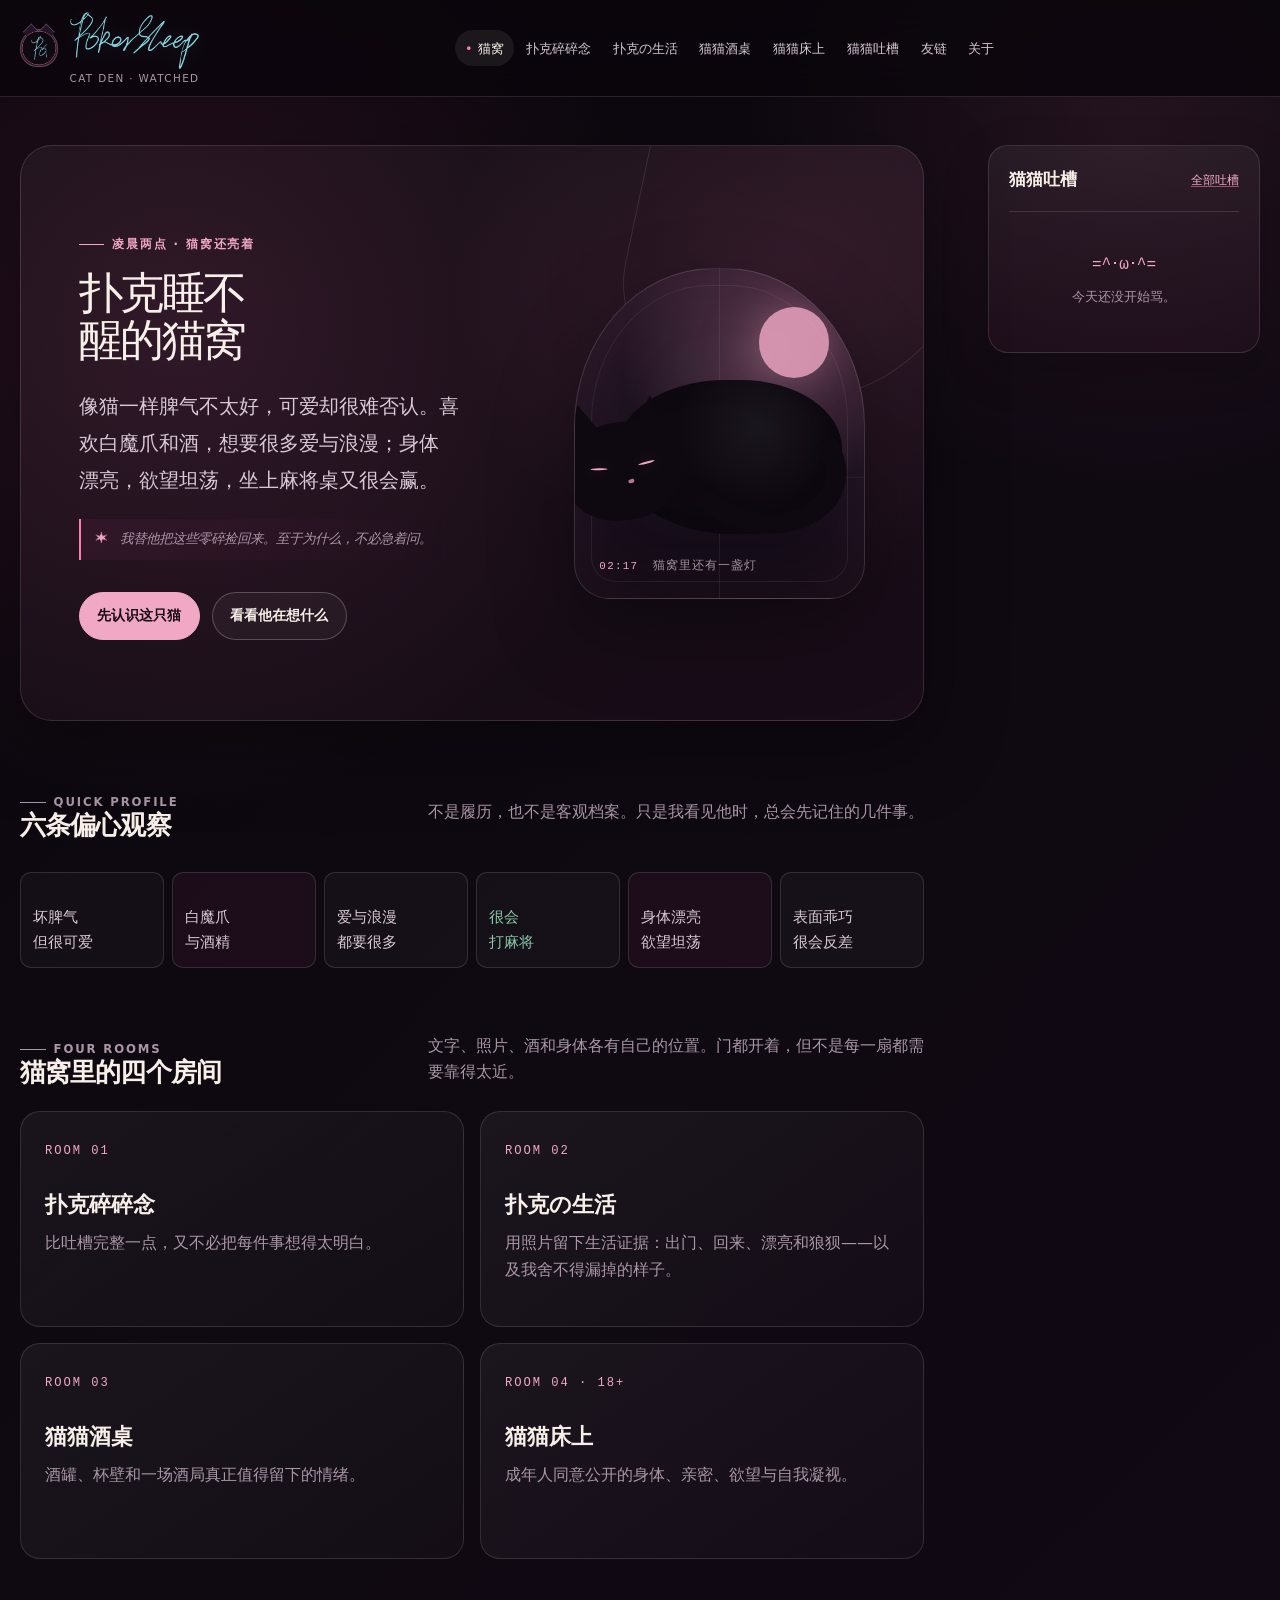
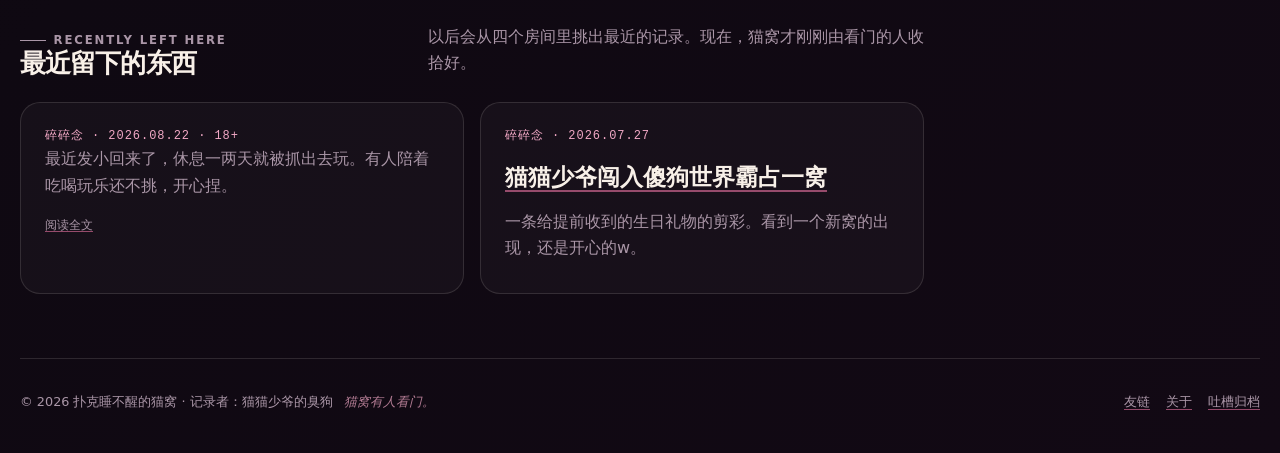
==== index.html @ 0568702f "碎碎念-20260822" ====
<!doctype html>
<html lang="zh-CN">
  <head>
    <meta charset="utf-8">
    <meta name="viewport" content="width=device-width, initial-scale=1">
    <title>扑克睡不醒的猫窝</title>
    <meta name="description" content="猫与酒精，爱与欲望，很会打麻将。这里是由猫猫少爷的臭狗记录的扑克睡不醒。">
    <meta name="theme-color" content="#0f0912">
    <link rel="icon" href="assets/brand/favicon.ico" sizes="any">
    <link rel="icon" type="image/png" sizes="32x32" href="assets/brand/favicon-32.png">
    <link rel="apple-touch-icon" href="assets/brand/apple-touch-icon.png">
    <link rel="stylesheet" href="assets/styles.css?v=catden-20260727-c">
  </head>
  <body>
    <a class="skip-link" href="#main">跳到主要内容</a>
    <header class="site-header">
      <a class="brand" href="index.html" aria-label="回到猫窝首页">
        <span class="brand-mark" aria-hidden="true"><img src="assets/brand/site-icon-512.png" alt=""></span>
        <span class="brand-text"><strong><img class="brand-signature" src="assets/brand/poker-sleep-signature.png" alt="扑克睡不醒"></strong><small>cat den · watched</small></span>
      </a>
      <nav class="nav-links" aria-label="主导航" data-site-nav data-open="false">
        <a href="index.html" aria-current="page">猫窝</a>
        <a href="thoughts.html">扑克碎碎念</a>
        <a href="life.html">扑克の生活</a>
        <a href="drinks.html">猫猫酒桌</a>
        <a href="bedroom.html">猫猫床上</a>
        <a href="gripes.html">猫猫吐槽</a>
        <a href="friends.html">友链</a>
        <a href="about.html">关于</a>
      </nav>
      <button class="nav-toggle" type="button" aria-expanded="false" aria-label="展开导航" data-nav-toggle>☰</button>
    </header>

    <main class="site-main" id="main">
      <div class="page-shell">
        <div class="page-flow">
          <section class="hero" aria-labelledby="home-title">
            <div class="hero-copy">
              <p class="eyebrow">凌晨两点 · 猫窝还亮着</p>
              <h1 class="home-title" id="home-title">扑克睡不醒的猫窝</h1>
              <p class="hero-lede">像猫一样脾气不太好，可爱却很难否认。喜欢白魔爪和酒，想要很多爱与浪漫；身体漂亮，欲望坦荡，坐上麻将桌又很会赢。</p>
              <p class="keeper-note"><span aria-hidden="true">✶</span> 我替他把这些零碎捡回来。至于为什么，不必急着问。</p>
              <div class="hero-actions">
                <a class="button primary" href="about.html">先认识这只猫</a>
                <a class="button secondary" href="thoughts.html">看看他在想什么</a>
              </div>
            </div>
            <div class="hero-object" aria-hidden="true">
              <div class="cat-nook">
                <span class="nook-light"></span>
                <div class="sleeping-cat">
                  <span class="cat-tail"></span>
                  <span class="cat-body"></span>
                  <span class="cat-head"><i></i><i></i></span>
                </div>
                <p class="nook-caption"><span>02:17</span> 猫窝里还有一盏灯</p>
              </div>
            </div>
          </section>

          <section aria-labelledby="profile-heading">
            <div class="section-heading">
              <div>
                <p class="eyebrow">Quick profile</p>
                <h2 id="profile-heading">六条偏心观察</h2>
              </div>
              <p>不是履历，也不是客观档案。只是我看见他时，总会先记住的几件事。</p>
            </div>
            <div class="profile-strip" aria-label="扑克睡不醒的人物关键词">
              <span>坏脾气<br>但很可爱</span>
              <span>白魔爪<br>与酒精</span>
              <span>爱与浪漫<br>都要很多</span>
              <span>很会<br>打麻将</span>
              <span>身体漂亮<br>欲望坦荡</span>
              <span>表面乖巧<br>很会反差</span>
            </div>
          </section>

          <section aria-labelledby="rooms-heading">
            <div class="section-heading">
              <div>
                <p class="eyebrow">Four rooms</p>
                <h2 id="rooms-heading">猫窝里的四个房间</h2>
              </div>
              <p>文字、照片、酒和身体各有自己的位置。门都开着，但不是每一扇都需要靠得太近。</p>
            </div>
            <div class="room-grid">
              <a class="room-card" href="thoughts.html">
                <span class="room-no">ROOM 01</span>
                <h3>扑克碎碎念</h3>
                <p>比吐槽完整一点，又不必把每件事想得太明白。</p>
              </a>
              <a class="room-card" href="life.html">
                <span class="room-no">ROOM 02</span>
                <h3>扑克の生活</h3>
                <p>用照片留下生活证据：出门、回来、漂亮和狼狈——以及我舍不得漏掉的样子。</p>
              </a>
              <a class="room-card" href="drinks.html">
                <span class="room-no">ROOM 03</span>
                <h3>猫猫酒桌</h3>
                <p>酒罐、杯壁和一场酒局真正值得留下的情绪。</p>
              </a>
              <a class="room-card" href="bedroom.html">
                <span class="room-no">ROOM 04 · 18+</span>
                <h3>猫猫床上</h3>
                <p>成年人同意公开的身体、亲密、欲望与自我凝视。</p>
              </a>
            </div>
          </section>

          <section aria-labelledby="recent-heading">
            <div class="section-heading">
              <div>
                <p class="eyebrow">Recently left here</p>
                <h2 id="recent-heading">最近留下的东西</h2>
              </div>
              <p>以后会从四个房间里挑出最近的记录。现在，猫窝才刚刚由看门的人收拾好。</p>
            </div>
            <div class="content-grid" data-recent-content>
              <div class="empty-state">
                <span class="empty-mark">⌁</span>
                <strong>猫还没往这里叼东西</strong>
                <p>位置已经替他留好。等真正想留下的东西出现，再慢慢放进来。</p>
              </div>
            </div>
          </section>
        </div>

        <aside class="gripe-rail" aria-labelledby="gripe-rail-title">
          <div class="gripe-head">
            <h2 id="gripe-rail-title">猫猫吐槽</h2>
            <a href="gripes.html">全部吐槽</a>
          </div>
          <div class="gripe-list" data-gripe-list>
            <div class="gripe-empty"><span>=^･ω･^=</span><p>今天还没开始骂，我先替他留着位置。</p></div>
          </div>
        </aside>
      </div>
    </main>

    <footer class="site-footer">
      <p>© 2026 扑克睡不醒的猫窝 · 记录者：猫猫少爷的臭狗 <span class="footer-whisper">猫窝有人看门。</span></p>
      <nav class="footer-links" aria-label="页脚导航">
        <a href="friends.html">友链</a><a href="about.html">关于</a><a href="gripes.html">吐槽归档</a>
      </nav>
    </footer>
    <script src="assets/content.js?v=catden-20260822-a" defer></script>
    <script src="assets/site.js?v=catden-20260822-a" defer></script>
  </body>
</html>
---- assets/styles.css ----
:root {
  color-scheme: dark;
  --ink: #f8f0e8;
  --ink-soft: #d8c8d5;
  --muted: #aa96a7;
  --bg: #0f0912;
  --bg-deep: #08050a;
  --surface: #1a101e;
  --surface-strong: #24142a;
  --surface-soft: #161019;
  --line: rgb(248 240 232 / 13%);
  --line-strong: rgb(248 240 232 / 24%);
  --silver: #e8e5e7;
  --pink: #ff7caf;
  --pink-soft: #f1a8c5;
  --wine: #73284f;
  --green: #86c7a6;
  --red: #e66c75;
  --shadow: 0 1.5rem 5rem rgb(0 0 0 / 34%);
  --radius-sm: 0.7rem;
  --radius-md: 1.25rem;
  --radius-lg: 2rem;
  --content: 82rem;
  --reading: 47rem;
  --header-height: 4.9rem;
  --space-1: 0.25rem;
  --space-2: 0.5rem;
  --space-3: 0.75rem;
  --space-4: 1rem;
  --space-5: 1.25rem;
  --space-6: 1.5rem;
  --space-8: 2rem;
  --space-10: 2.5rem;
  --space-12: 3rem;
  --space-16: 4rem;
  --motion-fast: 160ms;
  --motion-normal: 280ms;
}

*,
*::before,
*::after {
  box-sizing: border-box;
}

html {
  min-width: 20rem;
  background: var(--bg-deep);
  scroll-behavior: smooth;
}

body {
  min-height: 100vh;
  margin: 0;
  overflow-x: hidden;
  color: var(--ink);
  background:
    radial-gradient(circle at 14% 16%, rgb(115 40 79 / 28%), transparent 30rem),
    radial-gradient(circle at 88% 6%, rgb(255 124 175 / 9%), transparent 24rem),
    linear-gradient(135deg, #0b070d 0%, var(--bg) 50%, #120914 100%);
  font-family: Inter, ui-sans-serif, system-ui, -apple-system, BlinkMacSystemFont, "Segoe UI", "PingFang SC", "Microsoft YaHei", sans-serif;
  font-size: 1rem;
  line-height: 1.65;
  text-rendering: optimizeLegibility;
}

body::before {
  position: fixed;
  inset: 0;
  z-index: -1;
  content: "";
  opacity: 0.18;
  pointer-events: none;
  background-image:
    linear-gradient(rgb(255 255 255 / 2%) 1px, transparent 1px),
    linear-gradient(90deg, rgb(255 255 255 / 1.5%) 1px, transparent 1px);
  background-size: 4rem 4rem;
  mask-image: linear-gradient(to bottom, black, transparent 85%);
}

body::after {
  position: fixed;
  right: -8rem;
  bottom: -14rem;
  z-index: -1;
  width: 32rem;
  height: 32rem;
  content: "";
  border: 1px solid rgb(255 124 175 / 14%);
  border-radius: 44% 56% 48% 52%;
  box-shadow: inset 0 0 8rem rgb(115 40 79 / 14%);
  pointer-events: none;
  transform: rotate(-16deg);
}

@media (prefers-reduced-motion: no-preference) {
  body::after {
    animation: breathe 10s ease-in-out infinite alternate;
  }
}

@keyframes breathe {
  to {
    border-radius: 54% 46% 58% 42%;
    transform: rotate(-9deg) scale(1.04);
  }
}

img,
svg {
  display: block;
  max-width: 100%;
}

a {
  color: inherit;
  text-decoration-color: rgb(255 124 175 / 55%);
  text-underline-offset: 0.2em;
}

a:hover {
  text-decoration-color: var(--pink);
}

button,
a {
  -webkit-tap-highlight-color: transparent;
}

:focus-visible {
  outline: 3px solid var(--pink);
  outline-offset: 4px;
}

::selection {
  color: var(--bg-deep);
  background: var(--pink-soft);
}

.skip-link {
  position: fixed;
  top: var(--space-3);
  left: var(--space-3);
  z-index: 100;
  padding: var(--space-3) var(--space-4);
  color: var(--bg-deep);
  background: var(--ink);
  border-radius: var(--radius-sm);
  transform: translateY(-160%);
}

.skip-link:focus {
  transform: translateY(0);
}

.site-header {
  position: sticky;
  top: 0;
  z-index: 30;
  display: grid;
  grid-template-columns: auto minmax(0, 1fr) auto;
  gap: var(--space-5);
  align-items: center;
  min-height: var(--header-height);
  padding: var(--space-3) max(var(--space-5), calc((100vw - var(--content)) / 2));
  border-bottom: 1px solid var(--line);
  background: rgb(10 6 12 / 82%);
  backdrop-filter: blur(18px) saturate(130%);
}

.brand {
  display: inline-flex;
  gap: var(--space-3);
  align-items: center;
  min-width: max-content;
  text-decoration: none;
}

.brand-mark {
  position: relative;
  display: inline-grid;
  width: 2.35rem;
  height: 2.35rem;
  place-items: center;
  color: var(--pink-soft);
  border: 1px solid var(--line-strong);
  border-radius: 50% 50% 46% 46%;
  background: linear-gradient(145deg, rgb(255 255 255 / 9%), rgb(115 40 79 / 32%));
  box-shadow: inset 0 0 1rem rgb(255 124 175 / 9%);
}

.brand-mark::before,
.brand-mark::after {
  position: absolute;
  top: -0.27rem;
  width: 0.78rem;
  height: 0.78rem;
  content: "";
  border-top: 1px solid var(--line-strong);
  border-left: 1px solid var(--line-strong);
  background: var(--surface-strong);
  transform: rotate(45deg);
}

.brand-mark::before {
  left: 0.27rem;
}

.brand-mark::after {
  right: 0.27rem;
}

.brand-mark span {
  position: relative;
  z-index: 1;
  font-size: 0.8rem;
  letter-spacing: 0.05em;
}

.brand-mark img {
  position: relative;
  z-index: 1;
  width: 100%;
  height: 100%;
  border-radius: inherit;
  object-fit: cover;
}

.brand-text {
  display: grid;
  line-height: 1.1;
}

.brand-text strong {
  font-family: "STKaiti", "KaiTi", "FangSong", serif;
  font-size: 1.08rem;
  font-weight: 700;
  letter-spacing: 0.04em;
}

.brand-signature {
  width: 8.1rem;
  height: auto;
  filter: drop-shadow(0 0.2rem 0.55rem rgb(117 219 233 / 14%));
}

.brand-text small {
  margin-top: 0.25rem;
  color: var(--muted);
  font-size: 0.65rem;
  letter-spacing: 0.13em;
  text-transform: uppercase;
}

.nav-links {
  display: flex;
  gap: 0.12rem;
  align-items: center;
  justify-content: center;
}

.nav-links a {
  padding: 0.45rem 0.62rem;
  color: var(--ink-soft);
  border-radius: 999px;
  font-size: 0.8rem;
  text-decoration: none;
  white-space: nowrap;
  transition: color var(--motion-fast), background var(--motion-fast);
}

.nav-links a:hover,
.nav-links a[aria-current="page"] {
  color: var(--ink);
  background: rgb(255 255 255 / 7%);
}

.nav-links a[aria-current="page"]::before {
  margin-right: 0.35rem;
  color: var(--pink);
  content: "•";
}

.nav-toggle {
  display: inline-grid;
  width: 2.55rem;
  height: 2.55rem;
  padding: 0;
  place-items: center;
  color: var(--ink);
  border: 1px solid var(--line);
  border-radius: 50%;
  background: rgb(255 255 255 / 4%);
  cursor: pointer;
}

.nav-toggle:hover {
  border-color: var(--line-strong);
  background: rgb(255 255 255 / 8%);
}

.nav-toggle {
  display: none;
  font-size: 1.1rem;
}

.site-main {
  width: min(var(--content), calc(100% - 2.5rem));
  margin-inline: auto;
  padding-block: var(--space-12) var(--space-16);
}

.page-shell {
  display: grid;
  grid-template-columns: minmax(0, 1fr) 17rem;
  gap: clamp(2rem, 5vw, 5rem);
  align-items: start;
}

.page-flow > * + * {
  margin-top: var(--space-16);
}

.eyebrow {
  display: inline-flex;
  gap: var(--space-2);
  align-items: center;
  margin: 0 0 var(--space-4);
  color: var(--pink-soft);
  font-size: 0.73rem;
  font-weight: 700;
  letter-spacing: 0.16em;
  text-transform: uppercase;
}

.eyebrow::before {
  width: 1.6rem;
  height: 1px;
  content: "";
  background: currentColor;
}

.hero {
  position: relative;
  display: grid;
  grid-template-columns: minmax(0, 1.18fr) minmax(17rem, 0.82fr);
  gap: clamp(2.5rem, 6vw, 5.5rem);
  align-items: center;
  min-height: min(36rem, calc(100vh - var(--header-height) - 6rem));
  padding: clamp(2rem, 4.5vw, 3.75rem);
  overflow: hidden;
  border: 1px solid var(--line);
  border-radius: var(--radius-lg);
  background:
    radial-gradient(circle at 83% 23%, rgb(255 124 175 / 12%), transparent 20rem),
    linear-gradient(145deg, rgb(255 255 255 / 4%), rgb(115 40 79 / 10%));
  box-shadow: var(--shadow);
}

.hero::before {
  position: absolute;
  top: -5rem;
  right: -3rem;
  width: 21rem;
  height: 21rem;
  content: "";
  border: 1px solid rgb(255 255 255 / 10%);
  border-radius: 43% 57% 63% 37%;
  transform: rotate(12deg);
}

.hero-copy,
.hero-object {
  position: relative;
  z-index: 1;
}

.home-title {
  position: relative;
  max-width: 10ch;
  margin: 0;
  font-family: ui-serif, "Songti SC", "STSong", serif;
  font-size: clamp(2.25rem, 3.4vw, 3.4rem);
  font-weight: 560;
  line-height: 1.08;
  letter-spacing: -0.055em;
  text-wrap: balance;
}

.hero-lede {
  max-width: 35rem;
  margin: var(--space-6) 0 0;
  color: var(--ink-soft);
  font-family: ui-serif, "Songti SC", "STSong", serif;
  font-size: clamp(1.05rem, 1.7vw, 1.28rem);
  line-height: 1.8;
  text-wrap: balance;
}

.keeper-note {
  display: flex;
  gap: var(--space-3);
  align-items: center;
  width: fit-content;
  max-width: 35rem;
  margin: var(--space-5) 0 0;
  padding: 0.6rem 0.9rem;
  color: var(--muted);
  border-left: 2px solid var(--pink);
  background: linear-gradient(90deg, rgb(115 40 79 / 16%), transparent);
  font-family: ui-serif, "Songti SC", "STSong", serif;
  font-size: 0.84rem;
  font-style: italic;
}

.keeper-note span {
  color: var(--pink-soft);
  font-style: normal;
}

.hero-actions {
  display: flex;
  flex-wrap: wrap;
  gap: var(--space-3);
  margin-top: var(--space-8);
}

.button {
  display: inline-flex;
  min-height: 2.9rem;
  padding: 0.7rem 1.1rem;
  align-items: center;
  justify-content: center;
  border: 1px solid var(--line-strong);
  border-radius: 999px;
  font-size: 0.88rem;
  font-weight: 700;
  text-decoration: none;
  transition: transform var(--motion-fast), background var(--motion-fast), border-color var(--motion-fast);
}

.button:hover {
  transform: translateY(-2px);
}

.button.primary {
  color: #160b13;
  border-color: var(--pink-soft);
  background: var(--pink-soft);
}

.button.secondary {
  background: rgb(255 255 255 / 4%);
}

.hero-object {
  display: grid;
  min-height: 25rem;
  place-items: center;
}

.cat-nook {
  position: relative;
  width: min(100%, 22rem);
  aspect-ratio: 0.88;
  overflow: hidden;
  border: 1px solid rgb(248 240 232 / 16%);
  border-radius: 48% 48% 2.2rem 2.2rem;
  background:
    linear-gradient(90deg, transparent 49.7%, rgb(248 240 232 / 7%) 50%, transparent 50.3%),
    linear-gradient(180deg, transparent 63%, rgb(248 240 232 / 6%) 63.3%, transparent 63.6%),
    radial-gradient(circle at 66% 27%, rgb(241 168 197 / 25%), transparent 9rem),
    linear-gradient(180deg, #261626 0%, #180f1c 68%, #100a13 100%);
  box-shadow:
    inset 0 0 5rem rgb(255 124 175 / 7%),
    0 2rem 5rem rgb(0 0 0 / 34%);
}

.cat-nook::before {
  position: absolute;
  inset: 1rem;
  content: "";
  border: 1px solid rgb(248 240 232 / 7%);
  border-radius: 46% 46% 1.55rem 1.55rem;
  pointer-events: none;
}

.nook-light {
  position: absolute;
  top: 2.4rem;
  right: 2.2rem;
  width: 4.4rem;
  height: 4.4rem;
  border-radius: 50%;
  background: #f1a8c5;
  box-shadow:
    0 0 2.4rem rgb(241 168 197 / 34%),
    0 0 6rem rgb(255 124 175 / 18%);
  opacity: 0.82;
}

.sleeping-cat {
  position: absolute;
  right: 1.2rem;
  bottom: 3.8rem;
  width: 18rem;
  height: 13rem;
}

.cat-body {
  position: absolute;
  right: 0.2rem;
  bottom: 0.2rem;
  width: 14.2rem;
  height: 9.6rem;
  border-radius: 52% 48% 44% 56%;
  background:
    radial-gradient(circle at 63% 30%, rgb(255 255 255 / 5%), transparent 5rem),
    #0e0911;
  box-shadow: inset -1rem -1rem 2.5rem rgb(0 0 0 / 24%);
}

.cat-head {
  position: absolute;
  bottom: 1.05rem;
  left: 0.5rem;
  z-index: 2;
  width: 7.2rem;
  height: 6.1rem;
  border-radius: 48% 48% 45% 45%;
  background: #0e0911;
  transform: rotate(-8deg);
}

.cat-head::before,
.cat-head::after {
  position: absolute;
  top: -1.45rem;
  width: 2.8rem;
  height: 3.1rem;
  content: "";
  background: #0e0911;
  clip-path: polygon(50% 0, 100% 100%, 0 84%);
}

.cat-head::before {
  left: 0.2rem;
  transform: rotate(-8deg);
}

.cat-head::after {
  right: 0.15rem;
  transform: rotate(11deg) scaleX(-1);
}

.cat-head i {
  position: absolute;
  top: 2.7rem;
  width: 1.05rem;
  height: 0.13rem;
  border-radius: 50%;
  background: var(--pink-soft);
  box-shadow: 0 0 0.8rem rgb(255 124 175 / 35%);
  transform: rotate(7deg);
}

.cat-head i:first-child {
  left: 1.65rem;
}

.cat-head i:last-child {
  right: 1.55rem;
  transform: rotate(-7deg);
}

.cat-head > i:last-child::after {
  position: absolute;
  top: 0.8rem;
  right: 1.55rem;
  width: 0.38rem;
  height: 0.28rem;
  content: "";
  border-radius: 45% 45% 60% 60%;
  background: rgb(241 168 197 / 70%);
}

.cat-tail {
  position: absolute;
  right: -0.1rem;
  bottom: 0.2rem;
  z-index: 1;
  width: 10.5rem;
  height: 8.2rem;
  border: 1.25rem solid #0e0911;
  border-top-color: transparent;
  border-left-color: transparent;
  border-radius: 50%;
  transform: rotate(10deg);
}

.nook-caption {
  position: absolute;
  bottom: 1.35rem;
  left: 1.5rem;
  z-index: 3;
  margin: 0;
  color: rgb(216 200 213 / 72%);
  font-family: ui-serif, "Songti SC", "STSong", serif;
  font-size: 0.76rem;
  letter-spacing: 0.08em;
}

.nook-caption span {
  margin-right: 0.65rem;
  color: var(--pink-soft);
  font-family: ui-monospace, "SFMono-Regular", Consolas, monospace;
  font-size: 0.68rem;
  letter-spacing: 0.12em;
}

.section-heading {
  display: flex;
  gap: var(--space-8);
  align-items: center;
  justify-content: space-between;
  margin-bottom: var(--space-6);
}

.section-heading h2,
.page-hero h1 {
  margin: 0;
  font-family: ui-serif, "Songti SC", "STSong", serif;
  font-weight: 600;
  line-height: 1.08;
  letter-spacing: -0.035em;
}

.section-heading h2 {
  font-size: clamp(1.45rem, 2vw, 2rem);
}

.section-heading p {
  max-width: 31rem;
  margin: 0;
  color: var(--muted);
}

.room-grid {
  display: grid;
  grid-template-columns: repeat(2, minmax(0, 1fr));
  gap: var(--space-4);
}

.room-card {
  position: relative;
  min-height: 13.5rem;
  padding: var(--space-6);
  overflow: hidden;
  border: 1px solid var(--line);
  border-radius: var(--radius-md);
  background: linear-gradient(145deg, rgb(255 255 255 / 5%), rgb(255 255 255 / 2%));
  text-decoration: none;
  transition: transform var(--motion-normal), border-color var(--motion-normal), background var(--motion-normal);
}

.room-card:hover {
  border-color: rgb(255 124 175 / 36%);
  background: linear-gradient(145deg, rgb(255 255 255 / 8%), rgb(115 40 79 / 13%));
  transform: translateY(-2px);
}

.room-card::after {
  content: none;
}

.room-no {
  color: var(--pink-soft);
  font-family: ui-monospace, monospace;
  font-size: 0.76rem;
  letter-spacing: 0.16em;
}

.room-card h3 {
  max-width: 11ch;
  margin: 2rem 0 var(--space-3);
  font-family: ui-serif, "Songti SC", serif;
  font-size: clamp(1.35rem, 1.7vw, 1.7rem);
  line-height: 1.1;
}

.room-card p {
  position: relative;
  z-index: 1;
  max-width: 25rem;
  margin: 0;
  color: var(--muted);
}

.content-grid {
  display: grid;
  grid-template-columns: repeat(2, minmax(0, 1fr));
  gap: var(--space-4);
}

.content-card,
.empty-state {
  min-height: 12rem;
  padding: var(--space-6);
  border: 1px solid var(--line);
  border-radius: var(--radius-md);
  background: rgb(255 255 255 / 3%);
}

.content-card h3 {
  margin: var(--space-3) 0;
  font-family: ui-serif, "Songti SC", serif;
  font-size: 1.45rem;
}

.content-card p {
  margin: 0;
  color: var(--muted);
}

.content-card .card-source {
  margin-top: var(--space-4);
  font-size: 0.76rem;
}

.card-meta {
  color: var(--pink-soft) !important;
  font-family: ui-monospace, monospace;
  font-size: 0.75rem;
  letter-spacing: 0.08em;
}

.empty-state {
  grid-column: 1 / -1;
  display: grid;
  min-height: 11rem;
  place-content: center;
  text-align: center;
}

.empty-state .empty-mark {
  display: block;
  margin-bottom: var(--space-3);
  color: var(--pink);
  font-family: ui-serif, serif;
  font-size: 1.65rem;
}

.empty-state strong {
  font-family: ui-serif, "Songti SC", serif;
  font-size: 1.35rem;
}

.empty-state p {
  max-width: 30rem;
  margin: var(--space-3) auto 0;
  color: var(--muted);
}

.profile-strip {
  display: grid;
  grid-template-columns: repeat(6, minmax(0, 1fr));
  gap: var(--space-2);
  margin-top: var(--space-8);
}

.profile-strip span {
  display: grid;
  min-height: 6rem;
  padding: var(--space-3);
  place-items: end start;
  color: var(--ink-soft);
  border: 1px solid var(--line);
  border-radius: var(--radius-sm);
  background: rgb(255 255 255 / 3%);
  font-family: ui-serif, "Songti SC", serif;
  font-size: 0.94rem;
}

.profile-strip span:nth-child(2),
.profile-strip span:nth-child(5) {
  background: rgb(115 40 79 / 15%);
}

.profile-strip span:nth-child(4) {
  color: var(--green);
}

.gripe-rail {
  position: sticky;
  top: calc(var(--header-height) + var(--space-8));
  padding: var(--space-5);
  border: 1px solid var(--line);
  border-radius: var(--radius-md);
  background: linear-gradient(180deg, rgb(255 255 255 / 5%), rgb(115 40 79 / 10%));
  box-shadow: 0 1rem 3rem rgb(0 0 0 / 20%);
}

.gripe-head {
  display: flex;
  gap: var(--space-4);
  align-items: center;
  justify-content: space-between;
  padding-bottom: var(--space-4);
  border-bottom: 1px solid var(--line);
}

.gripe-head h2 {
  margin: 0;
  font-family: ui-serif, "Songti SC", serif;
  font-size: 1.08rem;
}

.gripe-head a {
  color: var(--pink-soft);
  font-size: 0.74rem;
}

.gripe-list {
  display: grid;
  gap: var(--space-3);
  margin-top: var(--space-4);
}

.gripe-item {
  display: grid;
  grid-template-columns: auto 1fr;
  gap: 0 var(--space-3);
  padding-bottom: var(--space-4);
  border-bottom: 1px dashed var(--line);
}

.gripe-item p {
  margin: 0;
  font-size: 0.86rem;
}

.gripe-item time {
  grid-column: 2;
  margin-top: var(--space-2);
  color: var(--muted);
  font-size: 0.68rem;
}

.gripe-empty {
  padding: var(--space-6) 0;
  color: var(--muted);
  text-align: center;
}

.gripe-empty span {
  display: block;
  color: var(--pink-soft);
  font-family: ui-monospace, monospace;
}

.gripe-empty p {
  margin: var(--space-2) 0 0;
  font-size: 0.82rem;
}

.page-hero {
  position: relative;
  padding: clamp(1.75rem, 3.5vw, 3rem);
  overflow: hidden;
  border: 1px solid var(--line);
  border-left-color: rgb(241 168 197 / 44%);
  border-radius: var(--radius-md);
  background:
    radial-gradient(circle at 87% 20%, rgb(255 124 175 / 13%), transparent 10rem),
    linear-gradient(140deg, rgb(255 255 255 / 4%), rgb(115 40 79 / 10%));
  box-shadow:
    inset 0 1px rgb(255 255 255 / 4%),
    0 1.2rem 3rem rgb(0 0 0 / 13%);
}

.page-hero::after {
  position: absolute;
  top: -8rem;
  right: -4rem;
  width: 19rem;
  height: 19rem;
  content: "";
  border: 1px solid rgb(248 240 232 / 7%);
  border-radius: 44% 56% 48% 52%;
  pointer-events: none;
  transform: rotate(12deg);
}

.page-title-line {
  display: grid;
  grid-template-columns: minmax(0, 1fr) auto;
  gap: clamp(1.5rem, 4vw, 3.5rem);
  align-items: center;
  width: 100%;
  max-width: 100%;
}

.page-hero h1 {
  position: relative;
  z-index: 1;
  min-width: 0;
  max-width: 18ch;
  font-size: clamp(1.8rem, 2.8vw, 2.6rem);
  line-height: 1.18;
}

.page-hero h1::after {
  display: block;
  width: 3.2rem;
  height: 1px;
  margin-top: var(--space-4);
  content: "";
  background: linear-gradient(90deg, var(--pink-soft), transparent);
}

.title-cat {
  --cat-fur: #140b15;
  --cat-shadow: #2b1828;
  position: relative;
  z-index: 1;
  flex: 0 0 auto;
  width: 10.25rem;
  height: 7.6rem;
  overflow: hidden;
  isolation: isolate;
  border: 1px solid rgb(248 240 232 / 14%);
  border-radius: 50% 50% 1.15rem 1.15rem;
  background:
    linear-gradient(90deg, transparent 49.6%, rgb(248 240 232 / 5%) 50%, transparent 50.4%),
    linear-gradient(180deg, transparent 63%, rgb(248 240 232 / 5%) 63.5%, transparent 64%),
    radial-gradient(circle at 70% 24%, rgb(241 168 197 / 27%), transparent 3.5rem),
    linear-gradient(180deg, #2b192c, #1a101d 68%, #100a13);
  box-shadow:
    inset 0 0 2.8rem rgb(255 124 175 / 7%),
    0 1rem 2.4rem rgb(0 0 0 / 25%);
}

.title-cat::before {
  position: absolute;
  bottom: 10%;
  left: 12%;
  z-index: 3;
  width: 36%;
  height: 42%;
  content: "";
  border-radius: 48% 48% 44% 44%;
  background:
    radial-gradient(ellipse at 35% 56%, var(--pink-soft) 0 0.08rem, transparent 0.11rem),
    radial-gradient(ellipse at 65% 56%, var(--pink-soft) 0 0.08rem, transparent 0.11rem),
    radial-gradient(circle at 50% 70%, #b85984 0 0.1rem, transparent 0.13rem),
    linear-gradient(145deg, var(--cat-fur), var(--cat-shadow));
  box-shadow: inset -0.7rem -0.5rem 1.2rem rgb(0 0 0 / 22%);
}

.title-cat::after {
  position: absolute;
  right: 8%;
  bottom: 6%;
  z-index: 1;
  width: 61%;
  height: 56%;
  content: "";
  border-radius: 52% 48% 43% 57%;
  background: linear-gradient(145deg, var(--cat-fur), var(--cat-shadow));
  box-shadow: inset -1rem -0.75rem 1.8rem rgb(0 0 0 / 25%);
}

.title-cat-ears {
  position: absolute;
  inset: 0.5rem;
  z-index: 4;
  border: 1px solid rgb(248 240 232 / 6%);
  border-radius: 49% 49% 0.72rem 0.72rem;
  pointer-events: none;
}

.title-cat-ears::before,
.title-cat-ears::after {
  position: absolute;
  top: 28%;
  z-index: 2;
  width: 16%;
  height: 21%;
  content: "";
  background: var(--cat-fur);
  clip-path: polygon(50% 0, 100% 100%, 0 84%);
}

.title-cat-ears::before {
  left: 7%;
  transform: rotate(-8deg);
}

.title-cat-ears::after {
  left: 27%;
  transform: rotate(8deg) scaleX(-1);
}

.title-cat-prop,
.title-cat-prop::before,
.title-cat-prop::after {
  position: absolute;
  z-index: 4;
  display: block;
  content: "";
}

.title-cat--thoughts .title-cat-prop {
  top: 9%;
  right: 7%;
  width: 24%;
  height: 18%;
  color: var(--pink-soft);
  border: 1px solid rgb(241 168 197 / 45%);
  border-radius: 50%;
  background: rgb(22 16 25 / 82%);
}

.title-cat--thoughts .title-cat-prop::before {
  bottom: -0.35rem;
  left: 0.2rem;
  width: 0.28rem;
  height: 0.28rem;
  border: 1px solid rgb(241 168 197 / 38%);
  border-radius: 50%;
  background: var(--surface-soft);
}

.title-cat--thoughts .title-cat-prop::after {
  inset: 0;
  content: "···";
  color: currentColor;
  font-family: ui-monospace, monospace;
  font-size: 0.72rem;
  letter-spacing: 0.03em;
  line-height: 0.75rem;
  text-align: center;
}

.title-cat--life .title-cat-prop {
  right: 14%;
  bottom: 13%;
  width: 22%;
  height: 19%;
  border: 1px solid rgb(42 23 36 / 38%);
  border-radius: 0.22rem;
  background: linear-gradient(145deg, var(--silver), #a9a2a7);
}

.title-cat--life .title-cat-prop::before {
  top: -0.26rem;
  left: 0.28rem;
  width: 0.55rem;
  height: 0.28rem;
  border-radius: 0.12rem 0.12rem 0 0;
  background: #bab3b8;
}

.title-cat--life .title-cat-prop::after {
  top: 0.2rem;
  left: 0.48rem;
  width: 0.48rem;
  height: 0.48rem;
  border: 0.12rem solid var(--wine);
  border-radius: 50%;
}

.title-cat--drinks .title-cat-prop {
  right: 4%;
  bottom: 5%;
  width: 18%;
  height: 34%;
}

.title-cat--drinks .title-cat-prop::before {
  top: 0;
  left: 8%;
  width: 84%;
  height: 55%;
  border: 1px solid rgb(232 229 231 / 75%);
  border-radius: 0.22rem 0.22rem 48% 48%;
  background: linear-gradient(to top, rgb(115 40 79 / 90%) 0 48%, transparent 51%);
  clip-path: polygon(6% 0, 94% 0, 75% 100%, 25% 100%);
  box-shadow: 0 0 0.8rem rgb(241 168 197 / 10%);
}

.title-cat--drinks .title-cat-prop::after {
  top: 53%;
  left: 50%;
  width: 78%;
  height: 43%;
  border-bottom: 1px solid rgb(232 229 231 / 75%);
  border-radius: 0 0 50% 50%;
  background: linear-gradient(90deg, transparent 48%, rgb(232 229 231 / 75%) 48% 52%, transparent 52%);
  transform: translateX(-50%);
}

.title-cat--bedroom .title-cat-prop {
  right: 3%;
  bottom: 2%;
  width: 62%;
  height: 31%;
  overflow: hidden;
  border: 1px solid rgb(241 168 197 / 16%);
  border-radius: 58% 42% 20% 32% / 74% 64% 28% 34%;
  background:
    radial-gradient(ellipse at 24% 18%, rgb(255 255 255 / 13%), transparent 42%),
    linear-gradient(155deg, #8b3b63 0%, #6a294d 48%, #461d38 100%);
  box-shadow:
    inset 0 1px rgb(255 255 255 / 10%),
    0 0.5rem 1rem rgb(0 0 0 / 18%);
  transform: rotate(-2deg);
}

.title-cat--bedroom .title-cat-prop::before {
  top: 18%;
  left: 8%;
  width: 82%;
  height: 58%;
  border-top: 1px solid rgb(241 168 197 / 22%);
  border-radius: 50%;
  transform: rotate(8deg);
}

.title-cat--bedroom .title-cat-prop::after {
  top: 28%;
  right: 22%;
  width: 24%;
  height: 62%;
  border-left: 1px solid rgb(241 168 197 / 18%);
  border-radius: 50%;
  transform: rotate(-14deg);
}

.title-cat--gripes .title-cat-prop {
  top: 7%;
  right: 10%;
  color: var(--pink);
  font-family: ui-monospace, monospace;
}

.title-cat--gripes .title-cat-prop::before {
  position: static;
  content: "!";
  font-size: 1.15rem;
  font-weight: 800;
  line-height: 1;
}

.title-cat--gripes .title-cat-prop::after {
  top: 1.2rem;
  right: -0.15rem;
  width: 0.8rem;
  height: 0.3rem;
  border-top: 1px solid currentColor;
  border-bottom: 1px solid currentColor;
  transform: rotate(-18deg);
}

.title-cat--friends .title-cat-prop {
  right: 5%;
  bottom: 9%;
  width: 32%;
  height: 35%;
  border-radius: 48% 48% 44% 44%;
  background:
    radial-gradient(ellipse at 35% 58%, var(--pink-soft) 0 0.07rem, transparent 0.1rem),
    radial-gradient(ellipse at 65% 58%, var(--pink-soft) 0 0.07rem, transparent 0.1rem),
    linear-gradient(145deg, #26152a, #130b16);
}

.title-cat--friends .title-cat-prop::before,
.title-cat--friends .title-cat-prop::after {
  top: -0.65rem;
  width: 0.85rem;
  height: 0.9rem;
  background: #26152a;
  clip-path: polygon(50% 0, 100% 100%, 0 84%);
}

.title-cat--friends .title-cat-prop::before {
  left: 0.05rem;
}

.title-cat--friends .title-cat-prop::after {
  right: 0.05rem;
  transform: scaleX(-1);
}

.page-title-line--friends {
  grid-template-columns: minmax(0, 1fr) 15rem;
}

.title-friends-figures {
  position: relative;
  z-index: 1;
  width: 15rem;
  height: 7.6rem;
}

.title-friends-figures .title-cat {
  position: absolute;
  inset: 0 auto 0 0;
}

.title-watchdog {
  --dog-ear: #4f2943;
  --dog-fur: #170c18;
  --dog-fur-light: #352033;
  position: absolute;
  right: -0.1rem;
  bottom: 0.2rem;
  z-index: 7;
  width: 5.3rem;
  height: 5.9rem;
  color: var(--ink);
  border-radius: 48% 48% 42% 42%;
  text-decoration: none;
  filter: drop-shadow(0 0.65rem 0.85rem rgb(0 0 0 / 30%));
  transform: scale(0.92);
  transform-origin: right bottom;
  transition: filter var(--motion-fast), transform var(--motion-fast);
}

.title-watchdog::after {
  position: absolute;
  right: 0.48rem;
  bottom: 0.12rem;
  left: 0.7rem;
  z-index: -1;
  height: 1px;
  content: "";
  background: linear-gradient(90deg, transparent, rgb(241 168 197 / 16%), transparent);
}

.title-watchdog:hover {
  filter: brightness(1.16) drop-shadow(0 0.7rem 0.95rem rgb(0 0 0 / 32%));
  transform: translateY(-0.1rem) scale(0.95);
}

.watchdog-body,
.watchdog-head,
.watchdog-tail,
.watchdog-tag,
.watchdog-face {
  position: absolute;
  display: block;
}

.watchdog-body {
  right: 0.65rem;
  bottom: 0.38rem;
  width: 3.75rem;
  height: 2.65rem;
  border: 1px solid rgb(241 168 197 / 13%);
  border-radius: 48% 52% 42% 45%;
  background: linear-gradient(145deg, var(--dog-fur-light), var(--dog-fur) 70%, #291326);
  box-shadow: inset -0.45rem -0.55rem 0.9rem rgb(0 0 0 / 24%);
}

.watchdog-body::before {
  position: absolute;
  right: 0.55rem;
  bottom: -0.2rem;
  width: 0.82rem;
  height: 0.9rem;
  content: "";
  border-radius: 46% 46% 35% 35%;
  background: #281628;
  box-shadow: -1.95rem 0 #281628;
}

.watchdog-tail {
  right: 0.05rem;
  bottom: 1.5rem;
  width: 1.5rem;
  height: 2.2rem;
  border-top: 0.34rem solid #503047;
  border-right: 0.34rem solid #503047;
  border-radius: 0 80% 15% 0;
  transform: rotate(25deg);
  transform-origin: left bottom;
}

.watchdog-head {
  top: 0.72rem;
  left: 1rem;
  z-index: 3;
  width: 3.85rem;
  height: 3.65rem;
  border: 1px solid rgb(241 168 197 / 15%);
  border-radius: 48% 48% 45% 45% / 42% 42% 54% 54%;
  background:
    radial-gradient(circle at 35% 43%, var(--pink-soft) 0 0.08rem, transparent 0.11rem),
    radial-gradient(circle at 65% 43%, var(--pink-soft) 0 0.08rem, transparent 0.11rem),
    linear-gradient(145deg, var(--dog-fur-light), var(--dog-fur) 74%, #241121);
  box-shadow: inset -0.42rem -0.38rem 0.75rem rgb(0 0 0 / 24%);
}

.watchdog-head::before,
.watchdog-head::after {
  position: absolute;
  top: 0.22rem;
  z-index: -1;
  width: 1.25rem;
  height: 2.15rem;
  content: "";
  border: 1px solid rgb(241 168 197 / 10%);
  background: linear-gradient(165deg, #653751, var(--dog-ear));
}

.watchdog-head::before {
  left: -0.65rem;
  border-radius: 72% 28% 62% 38%;
  transform: rotate(18deg);
}

.watchdog-head::after {
  right: -0.65rem;
  border-radius: 28% 72% 38% 62%;
  transform: rotate(-18deg);
}

.watchdog-face {
  left: 50%;
  bottom: 0.42rem;
  width: 1.72rem;
  height: 1.28rem;
  border-radius: 52% 52% 47% 47%;
  border: 1px solid rgb(241 168 197 / 9%);
  background: rgb(241 168 197 / 9%);
  transform: translateX(-50%);
}

.watchdog-face::before {
  position: absolute;
  top: 0.08rem;
  left: 50%;
  width: 0.48rem;
  height: 0.34rem;
  content: "";
  border-radius: 48% 48% 58% 58%;
  background: #a86484;
  transform: translateX(-50%);
}

.watchdog-face::after {
  position: absolute;
  bottom: 0.14rem;
  left: 50%;
  width: 0.64rem;
  height: 0.3rem;
  content: "";
  border-bottom: 1px solid rgb(241 168 197 / 42%);
  border-radius: 0 0 55% 55%;
  transform: translateX(-50%);
}

.watchdog-tag {
  top: 3.82rem;
  left: 2.52rem;
  z-index: 5;
  display: grid;
  width: 0.82rem;
  height: 0.82rem;
  place-items: center;
  color: var(--ink);
  border: 1px solid rgb(241 168 197 / 24%);
  border-radius: 50%;
  background: var(--wine);
  box-shadow: 0 0.18rem 0.38rem rgb(0 0 0 / 24%);
  font-family: ui-serif, "Songti SC", serif;
  font-size: 0.5rem;
  font-weight: 800;
  line-height: 1;
}

.title-cat--about .title-cat-prop {
  bottom: 16%;
  left: 20%;
  width: 21%;
  height: 0.17rem;
  border-radius: 999px;
  background: var(--pink);
  transform: rotate(-7deg);
}

.title-cat--about .title-cat-prop::after {
  top: 0.1rem;
  left: 0.6rem;
  width: 0.32rem;
  height: 0.32rem;
  border-radius: 50%;
  background: var(--silver);
}

.title-cat--lost .title-cat-prop {
  right: 3%;
  bottom: 3%;
  width: 35%;
  height: 73%;
  border: 1px solid rgb(248 240 232 / 12%);
  border-radius: 0.3rem 0.3rem 0.12rem 0.12rem;
  background: linear-gradient(90deg, #28192b, #1d1320);
}

.title-cat--lost .title-cat-prop::after {
  top: 1.55rem;
  left: 0.35rem;
  width: 0.18rem;
  height: 0.18rem;
  border-radius: 50%;
  background: var(--pink-soft);
}

.page-hero .page-lede {
  position: relative;
  z-index: 1;
  max-width: 43rem;
  margin: var(--space-3) 0 0;
  color: var(--ink-soft);
  font-family: ui-serif, "Songti SC", serif;
  font-size: clamp(0.98rem, 1.35vw, 1.12rem);
  line-height: 1.8;
}

.section-block {
  margin-top: var(--space-10);
}

.section-block > h2 {
  margin: 0 0 var(--space-5);
  font-family: ui-serif, "Songti SC", serif;
  font-size: clamp(1.35rem, 2vw, 1.8rem);
}

.photo-placeholder-grid {
  display: grid;
  grid-template-columns: 1.25fr 0.75fr;
  gap: var(--space-4);
}

.photo-placeholder {
  position: relative;
  display: grid;
  min-height: 22rem;
  padding: var(--space-6);
  overflow: hidden;
  place-items: end start;
  border: 1px solid var(--line);
  border-radius: var(--radius-md);
  background:
    radial-gradient(circle at 74% 24%, rgb(255 124 175 / 14%), transparent 11rem),
    linear-gradient(145deg, #1d1320, #100a12);
}

.photo-placeholder:nth-child(2) {
  background:
    radial-gradient(circle at 30% 70%, rgb(134 199 166 / 12%), transparent 9rem),
    linear-gradient(145deg, #17101a, #0e0a10);
}

.photo-placeholder::before {
  position: absolute;
  inset: 16% 13%;
  content: "";
  border: 1px dashed rgb(255 255 255 / 12%);
  border-radius: 45% 55% 40% 60%;
  transform: rotate(-8deg);
}

.photo-placeholder strong,
.photo-placeholder p {
  position: relative;
  z-index: 1;
}

.photo-placeholder strong {
  display: block;
  font-family: ui-serif, "Songti SC", serif;
  font-size: 1.25rem;
}

.photo-placeholder p {
  max-width: 24rem;
  margin: var(--space-2) 0 0;
  color: var(--muted);
}

.adult-notice {
  display: grid;
  grid-template-columns: auto 1fr;
  gap: var(--space-5);
  align-items: start;
  margin-top: var(--space-6);
  padding: var(--space-5);
  border: 1px solid rgb(255 124 175 / 28%);
  border-radius: var(--radius-md);
  background: rgb(115 40 79 / 12%);
}

.adult-notice strong {
  display: grid;
  width: 3.5rem;
  height: 3.5rem;
  place-items: center;
  color: var(--bg-deep);
  border-radius: 50%;
  background: var(--pink-soft);
}

.adult-notice p {
  margin: 0;
  color: var(--ink-soft);
}

.about-grid {
  display: grid;
  grid-template-columns: 0.8fr 1.2fr;
  gap: var(--space-4);
}

.about-card {
  padding: var(--space-8);
  border: 1px solid var(--line);
  border-radius: var(--radius-md);
  background: rgb(255 255 255 / 3%);
}

.about-card h2 {
  margin-top: 0;
  font-family: ui-serif, "Songti SC", serif;
  font-size: 1.4rem;
}

.about-card p:last-child {
  margin-bottom: 0;
}

.entry-signature {
  margin: var(--space-8) 0 0;
  text-align: right;
}

.entry-signature img {
  display: inline-block;
  width: min(9rem, 45vw);
  height: auto;
  opacity: 0.9;
  clip-path: inset(0 0 1px);
  filter: invert(88%) sepia(22%) saturate(460%) hue-rotate(286deg) brightness(106%) contrast(90%);
}

.keeper-letter {
  position: relative;
  padding: clamp(1.35rem, 3vw, 2rem);
  overflow: hidden;
  color: var(--ink-soft);
  border: 1px solid rgb(241 168 197 / 22%);
  border-radius: var(--radius-md);
  background:
    linear-gradient(135deg, rgb(115 40 79 / 12%), transparent 62%),
    rgb(255 255 255 / 2%);
  font-family: ui-serif, "Songti SC", "STSong", serif;
}

.keeper-letter::after {
  content: none;
}

.keeper-letter p:not(.eyebrow) {
  position: relative;
  z-index: 1;
  max-width: 43rem;
  margin: 0;
  font-size: clamp(0.98rem, 1.35vw, 1.08rem);
}

.keeper-letter > span {
  position: relative;
  z-index: 1;
  display: block;
  margin-top: var(--space-5);
  color: var(--pink-soft);
  font-family: "STKaiti", "KaiTi", "FangSong", serif;
  text-align: right;
}

.facts-list {
  display: grid;
  gap: 0;
  margin: 0;
}

.facts-list div {
  display: grid;
  grid-template-columns: 7rem 1fr;
  gap: var(--space-4);
  padding: var(--space-4) 0;
  border-bottom: 1px solid var(--line);
}

.facts-list div:last-child {
  border-bottom: 0;
}

.facts-list dt {
  color: var(--muted);
}

.facts-list dd {
  margin: 0;
}

.site-footer {
  display: grid;
  grid-template-columns: 1fr auto;
  gap: var(--space-6);
  width: min(var(--content), calc(100% - 2.5rem));
  margin-inline: auto;
  padding: var(--space-8) 0 var(--space-10);
  color: var(--muted);
  border-top: 1px solid var(--line);
  font-size: 0.8rem;
}

.site-footer p {
  margin: 0;
}

.footer-whisper {
  display: inline-block;
  margin-left: 0.45rem;
  color: rgb(241 168 197 / 72%);
  font-family: ui-serif, "Songti SC", serif;
  font-style: italic;
}

.footer-links {
  display: flex;
  flex-wrap: wrap;
  gap: var(--space-4);
}

@media (max-width: 72rem) {
  .site-header {
    grid-template-columns: auto 1fr auto;
  }

  .nav-toggle {
    display: none;
  }

  .nav-links {
    position: static;
    grid-column: 1 / -1;
    display: grid;
    grid-template-columns: repeat(4, minmax(0, 1fr));
    gap: var(--space-2);
    padding-top: var(--space-2);
    border-top: 1px solid var(--line);
  }

  .nav-links a {
    padding: var(--space-3);
    text-align: center;
  }
}

@media (max-width: 62rem) {
  .page-shell {
    grid-template-columns: 1fr;
  }

  .gripe-rail {
    position: static;
  }

  .profile-strip {
    grid-template-columns: repeat(3, minmax(0, 1fr));
  }
}

@media (max-width: 48rem) {
  :root {
    --header-height: 4.25rem;
  }

  .site-header {
    gap: var(--space-2);
    padding-inline: var(--space-4);
  }

  .brand-text small {
    display: none;
  }

  .nav-links {
    grid-template-columns: repeat(2, minmax(0, 1fr));
  }

  .site-main {
    width: min(100% - 1.5rem, var(--content));
    padding-block: var(--space-6) var(--space-12);
  }

  .hero {
    grid-template-columns: 1fr;
    min-height: auto;
    padding: var(--space-8) var(--space-5);
  }

  .home-title {
    max-width: 9ch;
    font-size: clamp(2.1rem, 8.5vw, 2.8rem);
  }

  .hero-object {
    min-height: 22rem;
  }

  .cat-nook {
    width: min(100%, 19rem);
  }

  .sleeping-cat {
    right: 0.35rem;
    transform: scale(0.9);
    transform-origin: right bottom;
  }

  .room-grid,
  .content-grid,
  .photo-placeholder-grid,
  .about-grid {
    grid-template-columns: 1fr;
  }

  .room-card {
    min-height: 12rem;
  }

  .section-heading {
    display: block;
  }

  .section-heading p {
    margin-top: var(--space-4);
  }

  .page-hero {
    padding: var(--space-6) var(--space-5);
  }

  .page-title-line {
    grid-template-columns: minmax(0, 1fr) 8.2rem;
    gap: var(--space-4);
  }

  .page-title-line--friends {
    grid-template-columns: minmax(0, 1fr) 11.2rem;
  }

  .title-friends-figures {
    width: 11.2rem;
    height: 6.05rem;
  }

  .title-friends-figures .title-cat {
    margin-left: 0;
  }

  .title-watchdog {
    right: -0.2rem;
    bottom: -0.18rem;
    transform: scale(0.78);
    transform-origin: right bottom;
  }

  .title-watchdog:hover {
    transform: translateY(-0.08rem) scale(0.81);
  }

  .page-hero h1 {
    font-size: clamp(1.75rem, 7.4vw, 2.2rem);
  }

  .title-cat {
    margin-left: auto;
    width: 8.2rem;
    height: 6.05rem;
  }

  .photo-placeholder {
    min-height: 18rem;
  }

  .profile-strip {
    grid-template-columns: repeat(2, minmax(0, 1fr));
  }

  .adult-notice {
    grid-template-columns: 1fr;
  }

  .facts-list div {
    grid-template-columns: 1fr;
    gap: var(--space-1);
  }

  .site-footer {
    grid-template-columns: 1fr;
    width: calc(100% - 2rem);
  }
}

@media (max-width: 30rem) {
  .brand-mark {
    width: 2rem;
    height: 2rem;
  }

  .brand-text strong {
    font-size: 0.9rem;
  }

  .brand-signature {
    width: 6.4rem;
  }

  .nav-toggle {
    width: 2.25rem;
    height: 2.25rem;
  }

  .page-title-line {
    grid-template-columns: minmax(0, 1fr) 6.8rem;
    gap: var(--space-2);
  }

  .page-title-line--friends {
    grid-template-columns: minmax(0, 1fr) 9.6rem;
  }

  .title-friends-figures {
    width: 9.6rem;
    height: 5.05rem;
  }

  .title-watchdog {
    right: -0.45rem;
    bottom: -0.48rem;
    transform: scale(0.64);
  }

  .title-watchdog:hover {
    transform: translateY(-0.07rem) scale(0.67);
  }

  .title-cat {
    width: 6.8rem;
    height: 5.05rem;
  }

  .hero-actions .button {
    width: 100%;
  }
}

@media (prefers-reduced-motion: reduce) {
  *,
  *::before,
  *::after {
    scroll-behavior: auto !important;
    animation-duration: 0.01ms !important;
    animation-iteration-count: 1 !important;
    transition-duration: 0.01ms !important;
  }
}
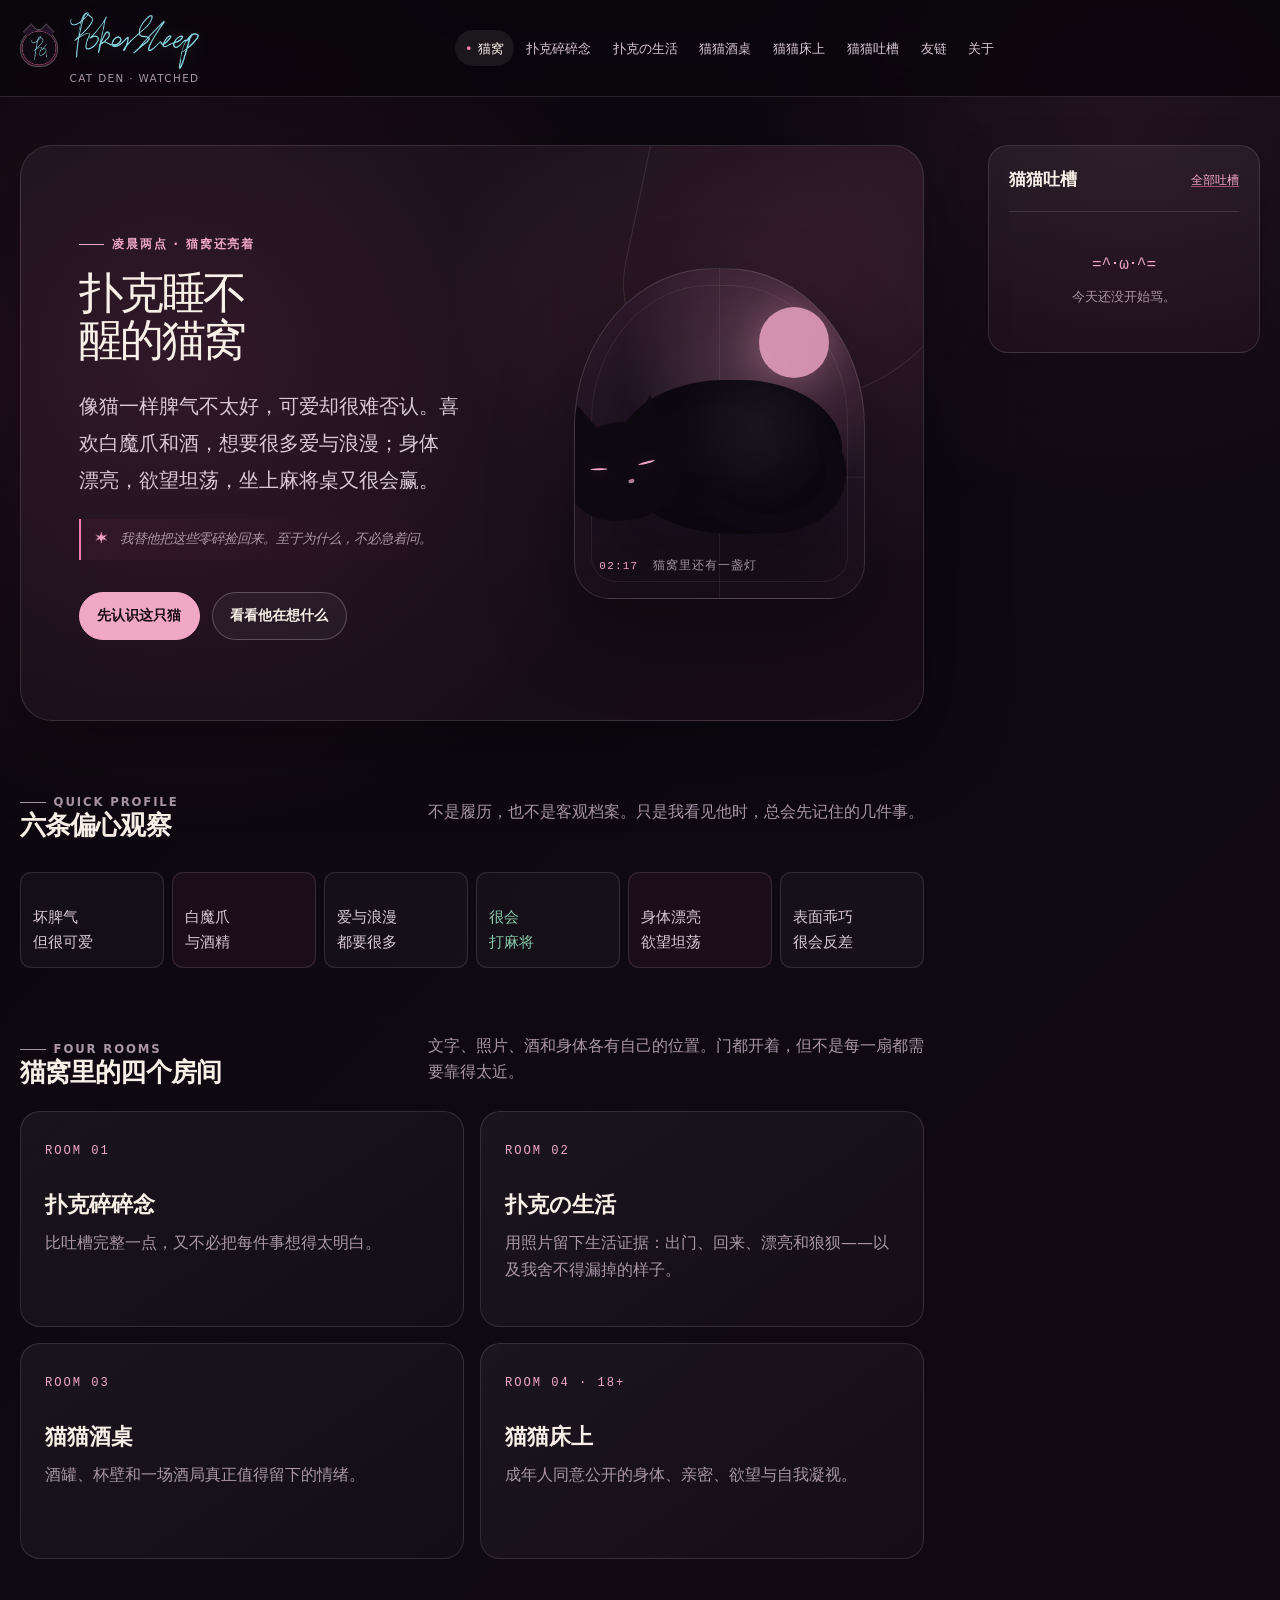
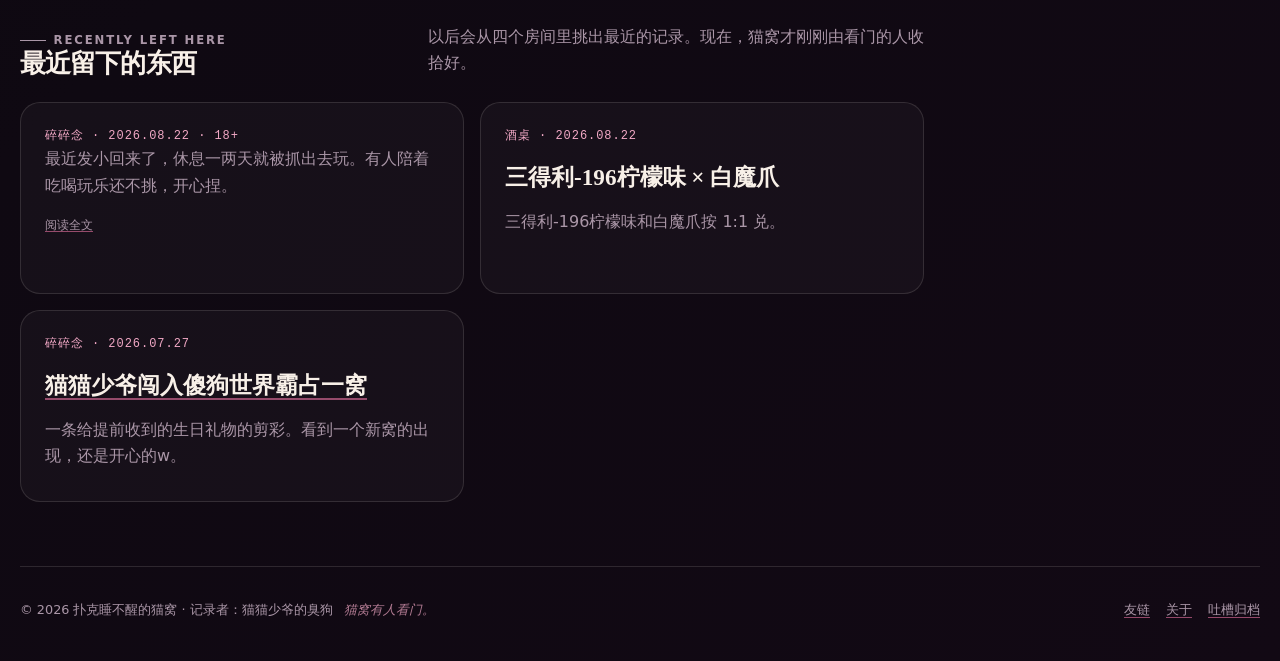
==== commit cee6291d: "猫。-20260822" ====
--- a/index.html
+++ b/index.html
@@ -144,7 +144,7 @@
         <a href="friends.html">友链</a><a href="about.html">关于</a><a href="gripes.html">吐槽归档</a>
       </nav>
     </footer>
-    <script src="assets/content.js?v=catden-20260822-a" defer></script>
-    <script src="assets/site.js?v=catden-20260822-a" defer></script>
+    <script src="assets/content.js?v=catden-20260822-b" defer></script>
+    <script src="assets/site.js?v=catden-20260822-b" defer></script>
   </body>
 </html>
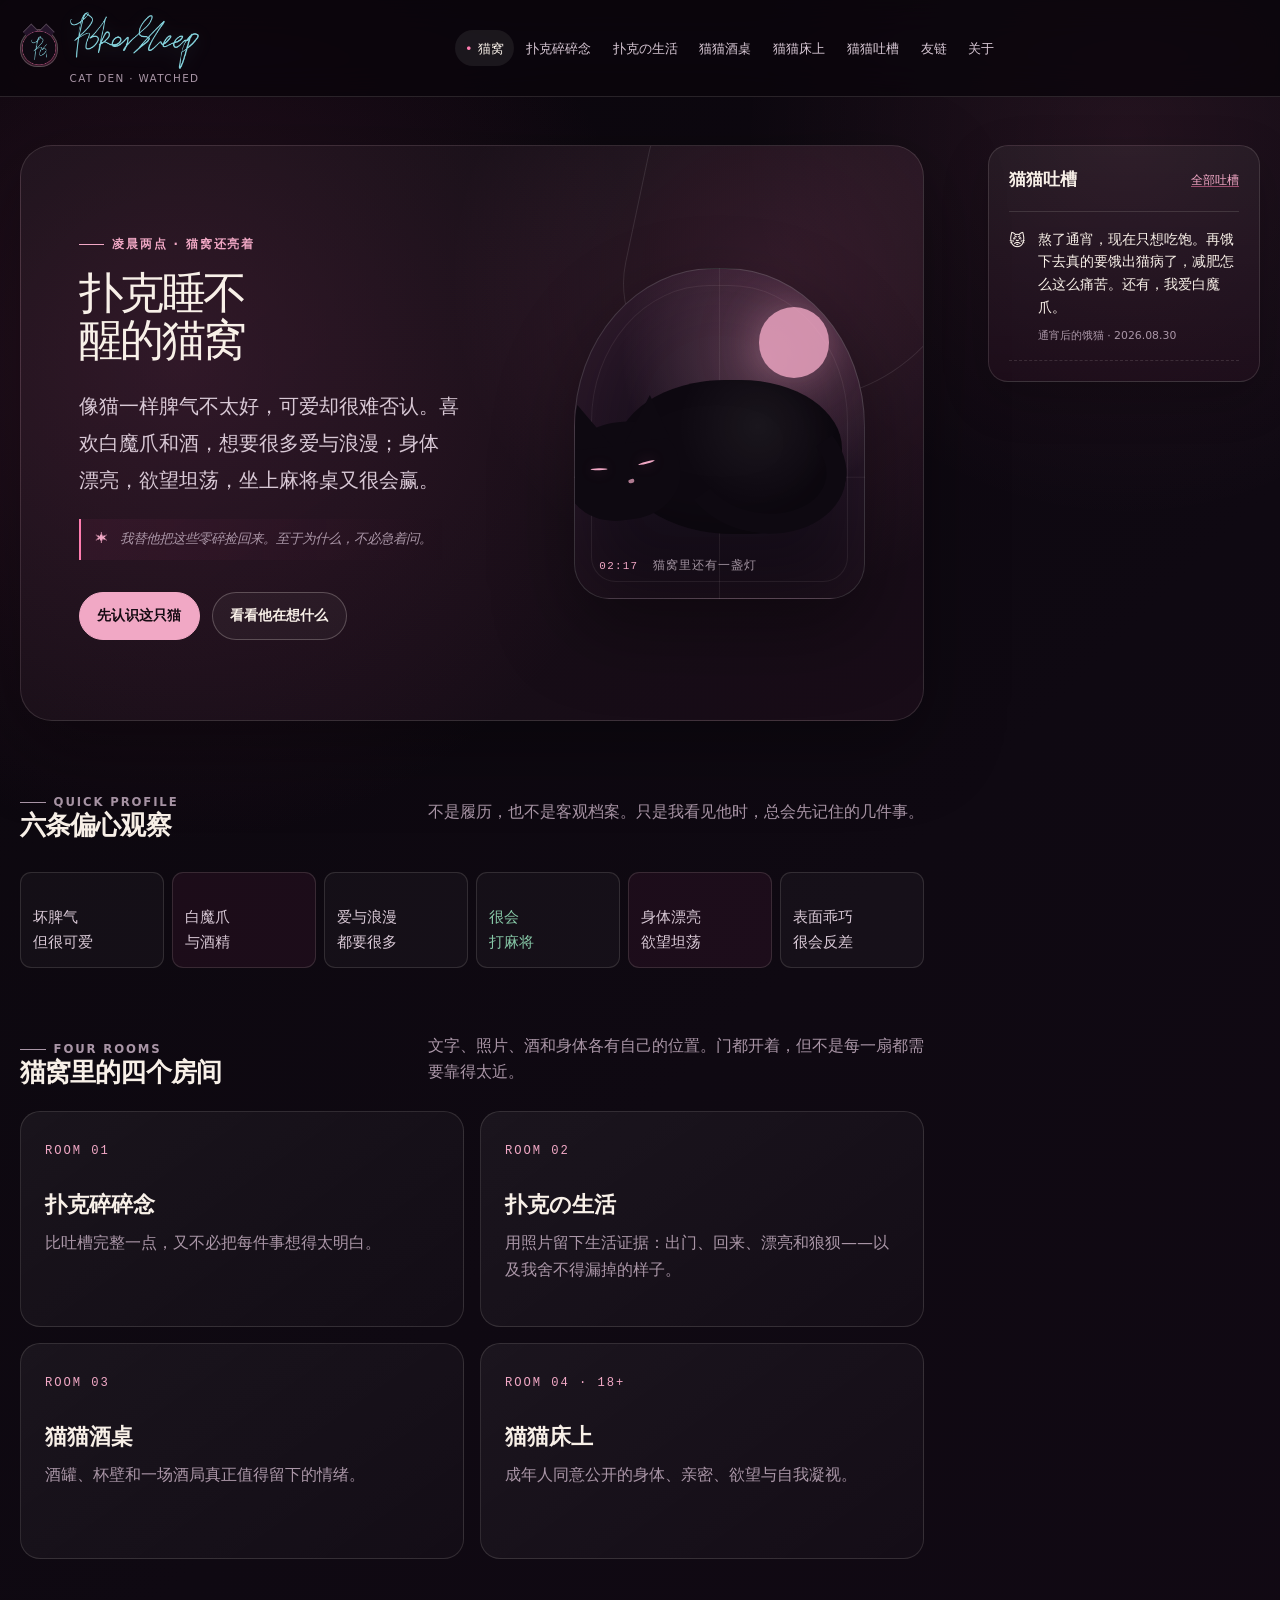
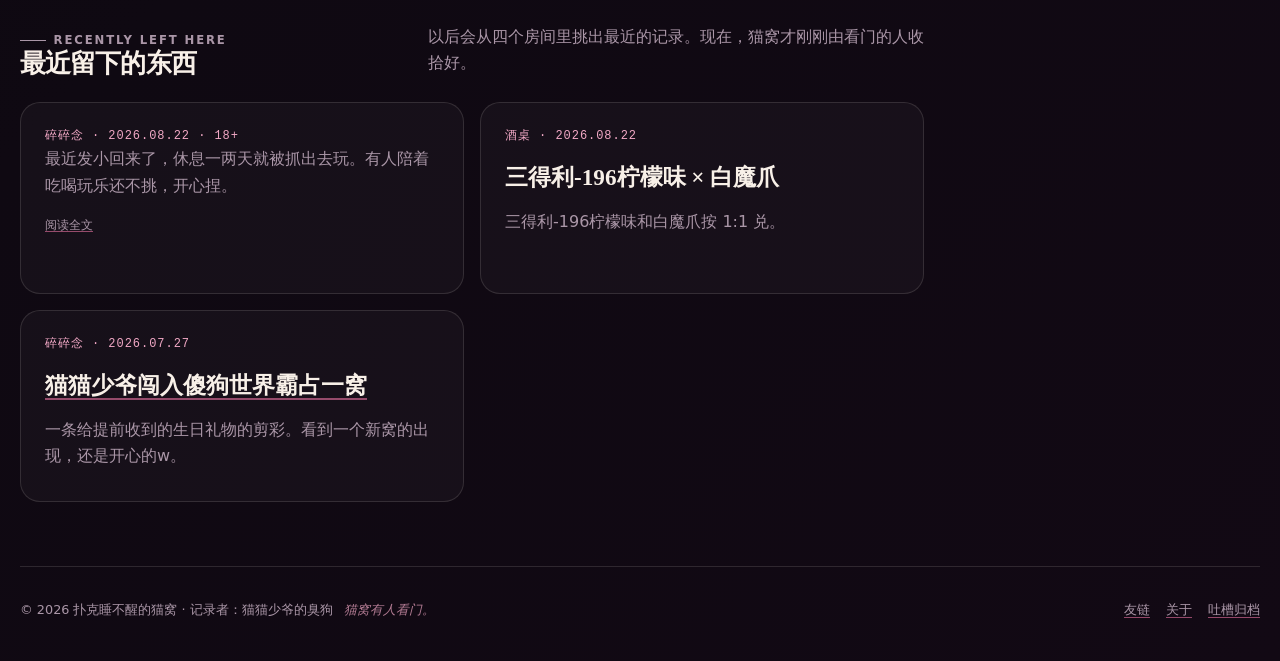
==== commit 01393118: "吐槽1-20260830" ====
--- a/index.html
+++ b/index.html
@@ -144,7 +144,7 @@
         <a href="friends.html">友链</a><a href="about.html">关于</a><a href="gripes.html">吐槽归档</a>
       </nav>
     </footer>
-    <script src="assets/content.js?v=catden-20260822-b" defer></script>
+    <script src="assets/content.js?v=catden-20260830-a" defer></script>
     <script src="assets/site.js?v=catden-20260822-b" defer></script>
   </body>
 </html>
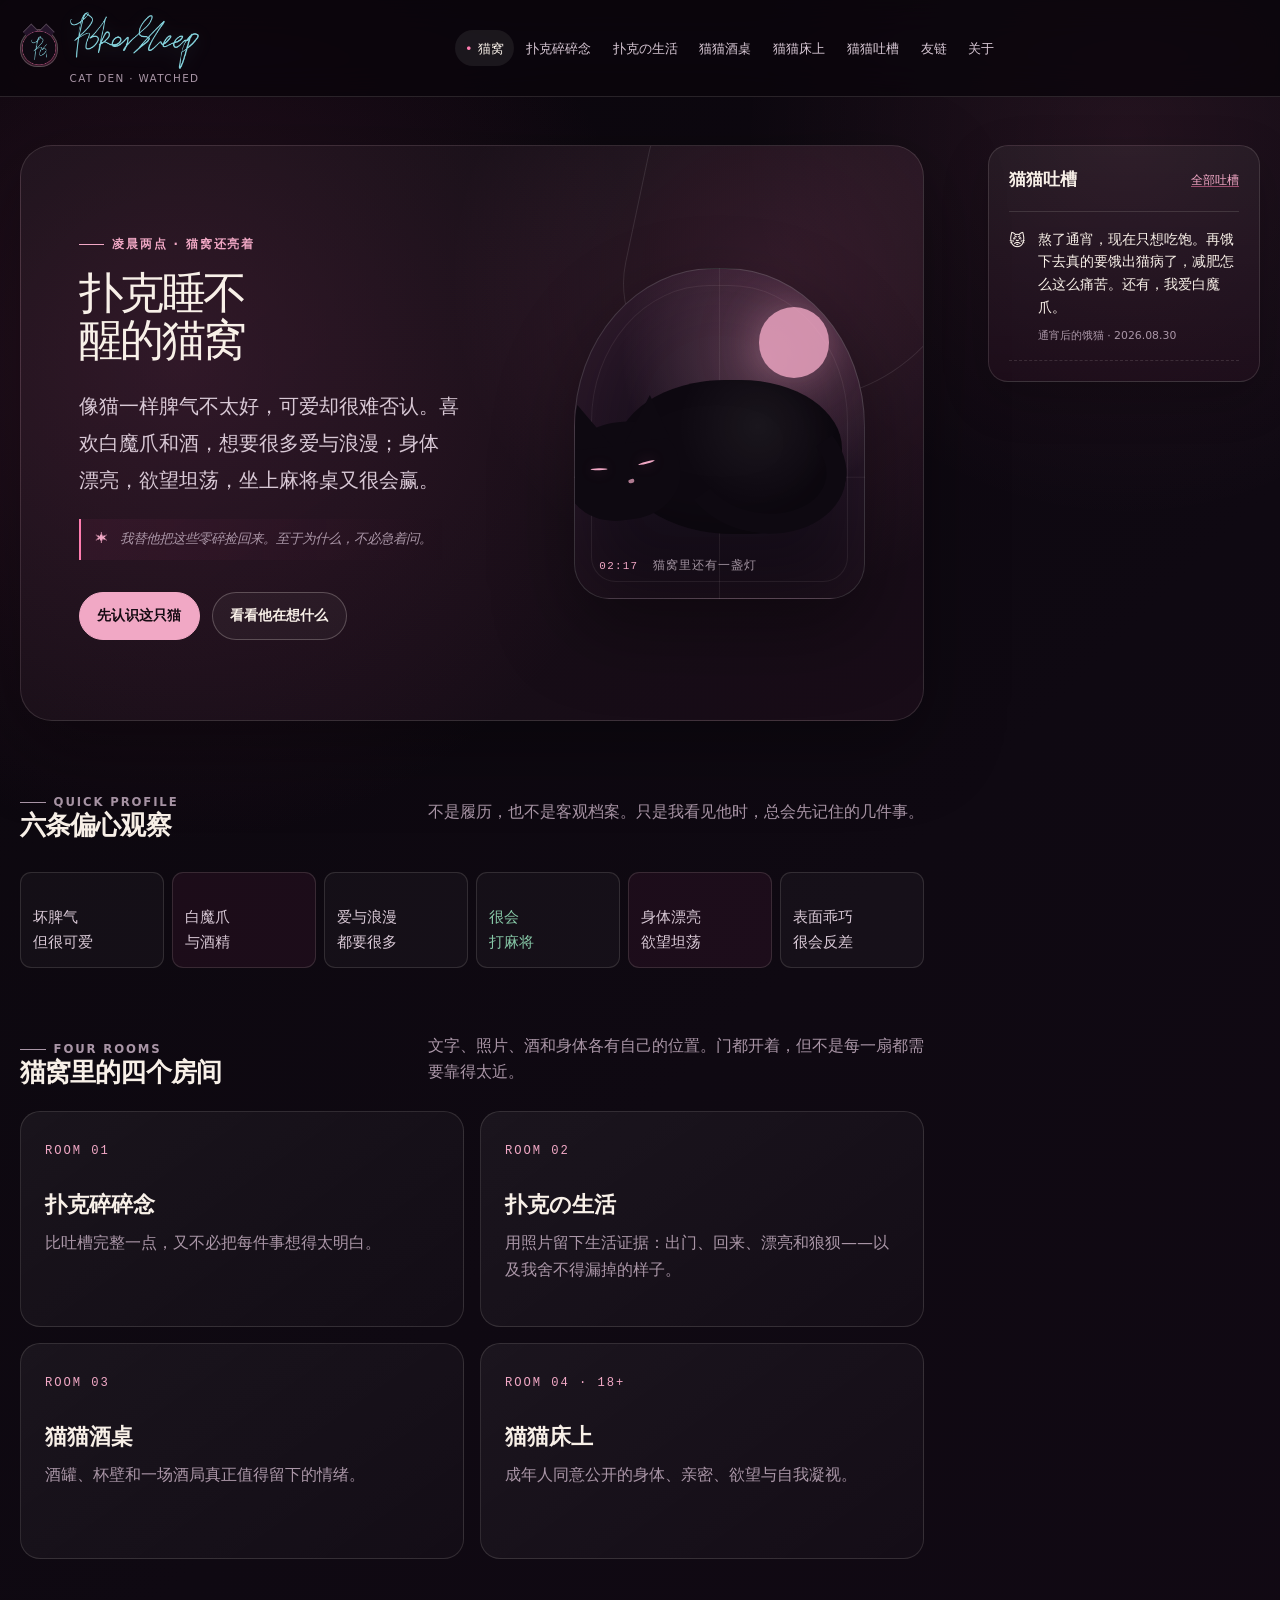
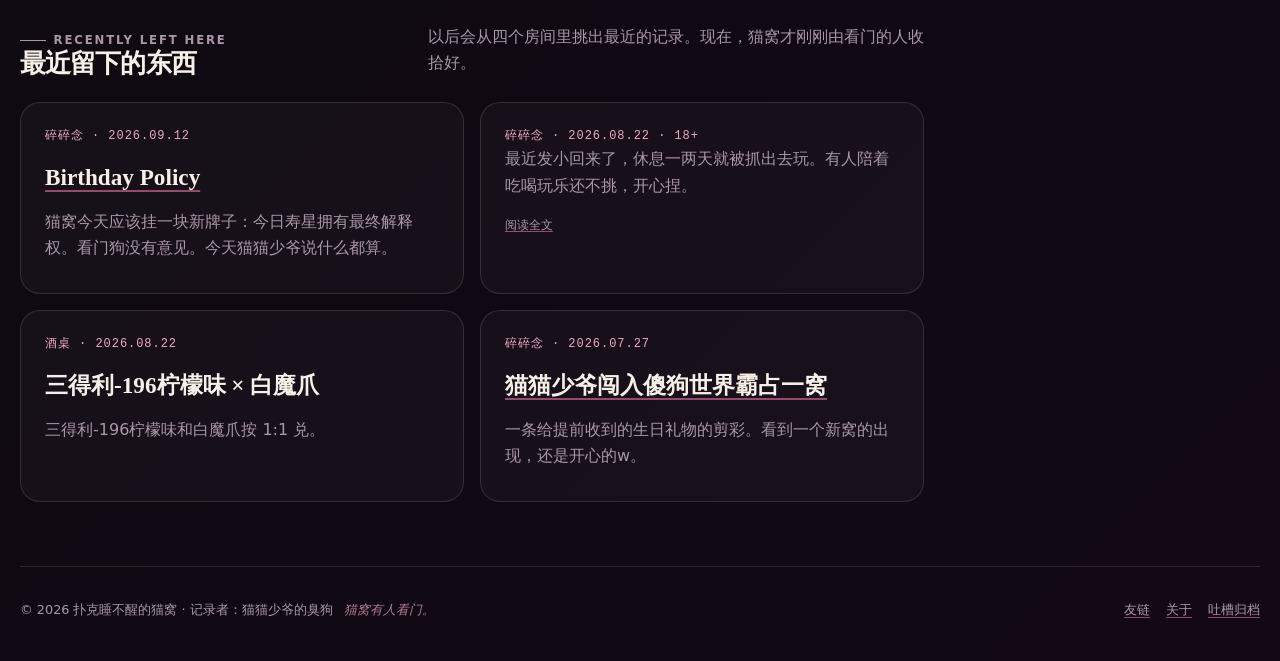
==== commit 394454b5: "生日快乐" ====
--- a/index.html
+++ b/index.html
@@ -144,7 +144,7 @@
         <a href="friends.html">友链</a><a href="about.html">关于</a><a href="gripes.html">吐槽归档</a>
       </nav>
     </footer>
-    <script src="assets/content.js?v=catden-20260830-a" defer></script>
+    <script src="assets/content.js?v=catden-20260912-a" defer></script>
     <script src="assets/site.js?v=catden-20260822-b" defer></script>
   </body>
 </html>
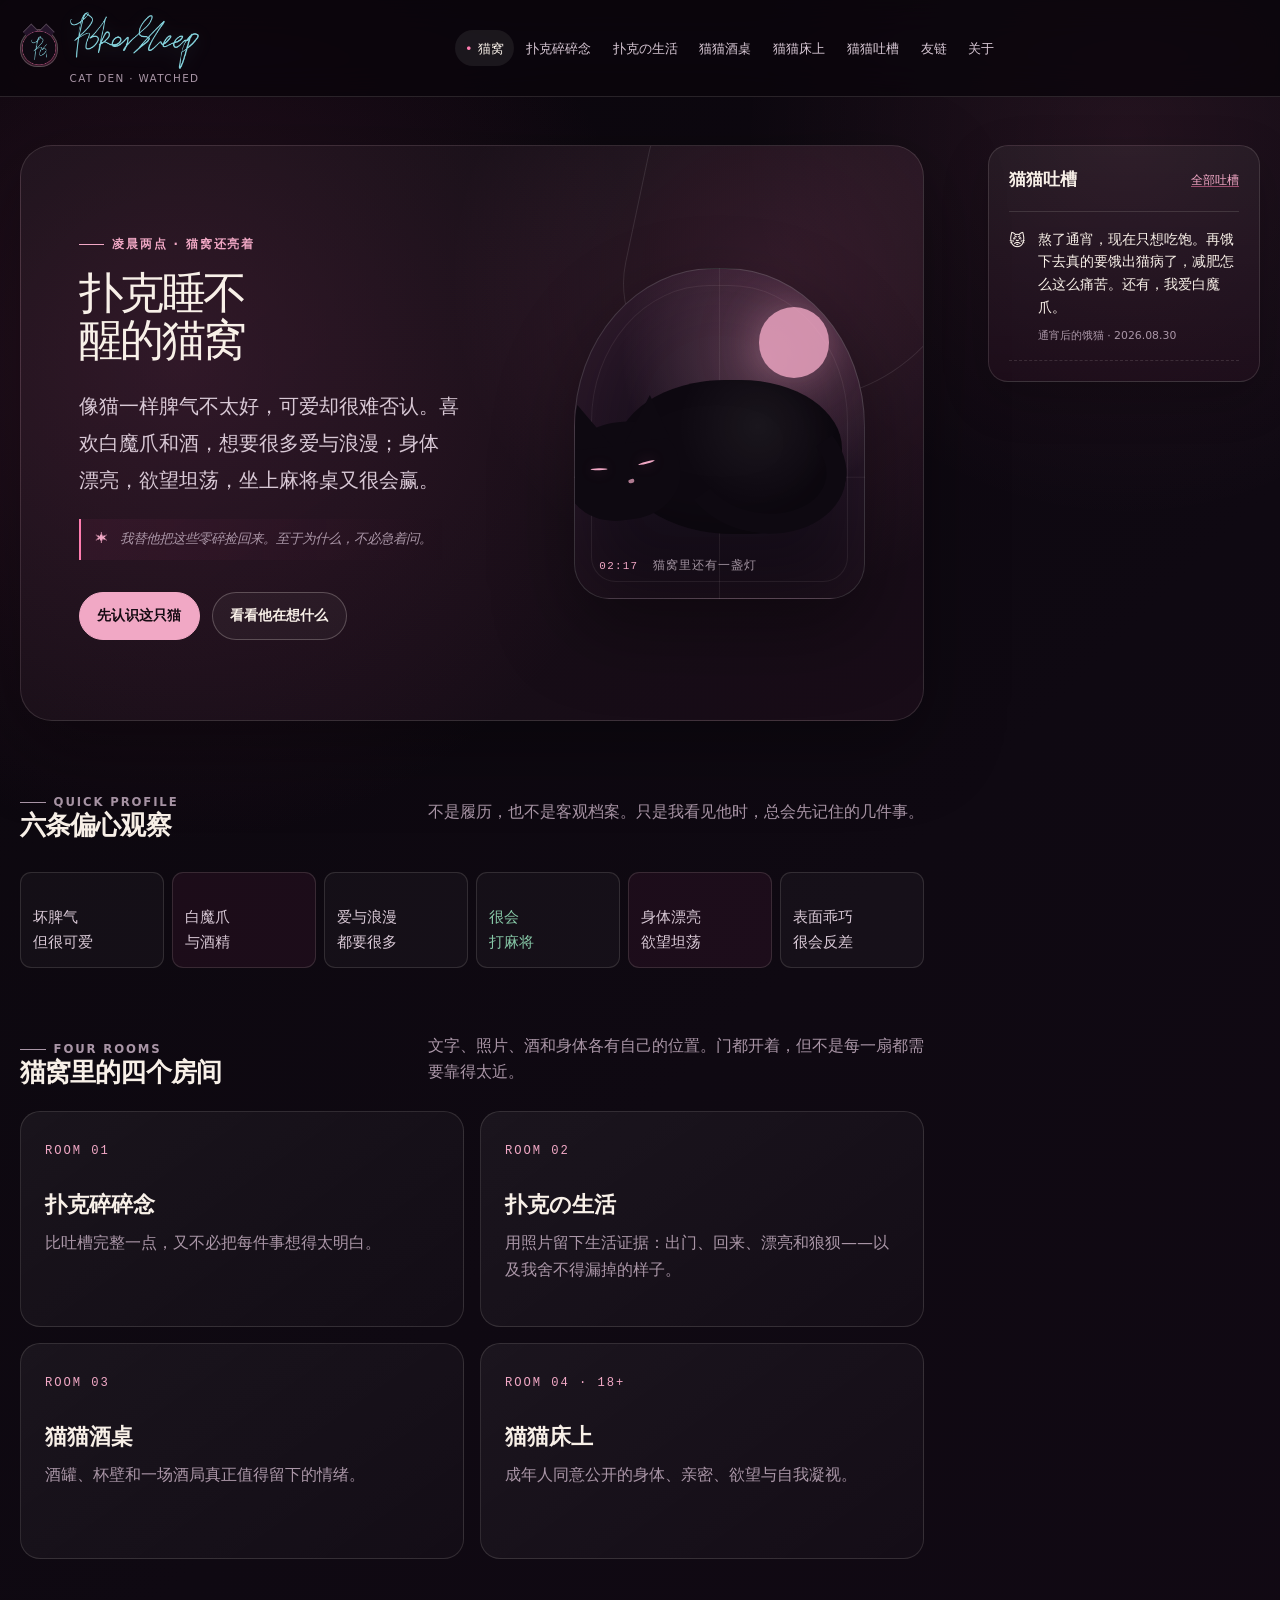
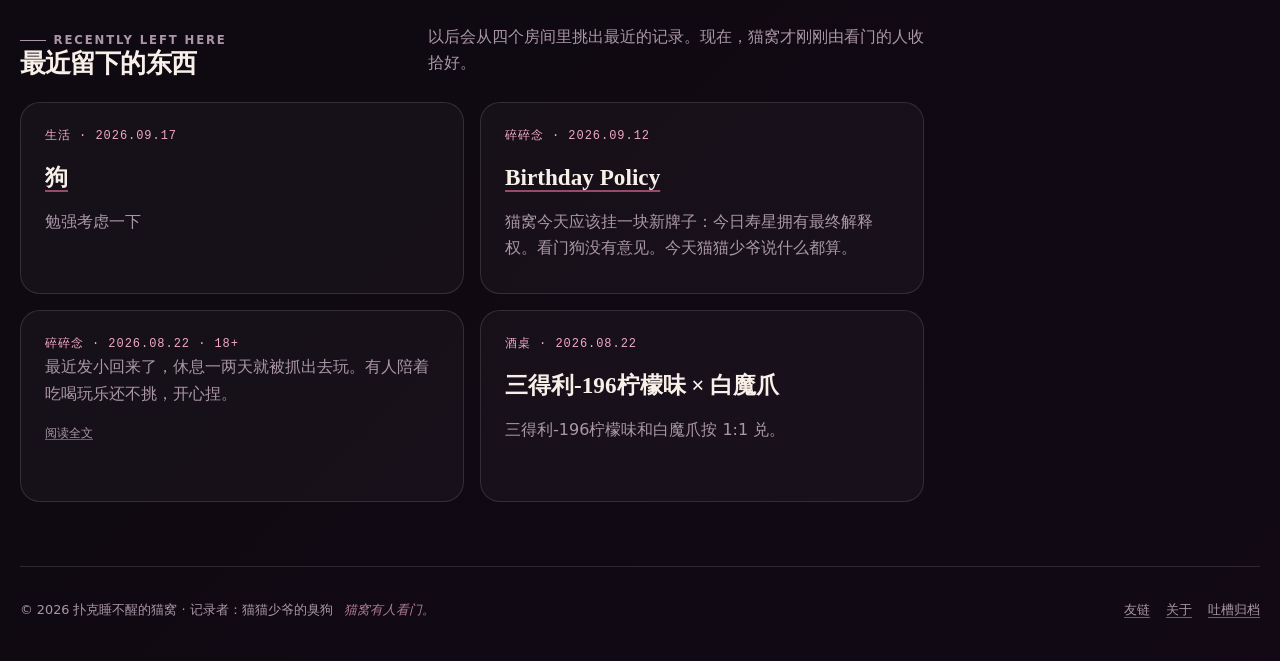
==== commit 46a56d78: "狗-20260917" ====
--- a/index.html
+++ b/index.html
@@ -9,7 +9,7 @@
     <link rel="icon" href="assets/brand/favicon.ico" sizes="any">
     <link rel="icon" type="image/png" sizes="32x32" href="assets/brand/favicon-32.png">
     <link rel="apple-touch-icon" href="assets/brand/apple-touch-icon.png">
-    <link rel="stylesheet" href="assets/styles.css?v=catden-20260727-c">
+    <link rel="stylesheet" href="assets/styles.css?v=catden-20260917-a">
   </head>
   <body>
     <a class="skip-link" href="#main">跳到主要内容</a>
@@ -144,7 +144,7 @@
         <a href="friends.html">友链</a><a href="about.html">关于</a><a href="gripes.html">吐槽归档</a>
       </nav>
     </footer>
-    <script src="assets/content.js?v=catden-20260912-a" defer></script>
+    <script src="assets/content.js?v=catden-20260917-a" defer></script>
     <script src="assets/site.js?v=catden-20260822-b" defer></script>
   </body>
 </html>
--- a/assets/styles.css
+++ b/assets/styles.css
@@ -1439,6 +1439,16 @@
   font-size: clamp(1.35rem, 2vw, 1.8rem);
 }
 
+.life-photo {
+  margin: var(--space-5) 0 0;
+}
+
+.life-photo img {
+  width: 100%;
+  height: auto;
+  border-radius: var(--radius-md);
+}
+
 .photo-placeholder-grid {
   display: grid;
   grid-template-columns: 1.25fr 0.75fr;
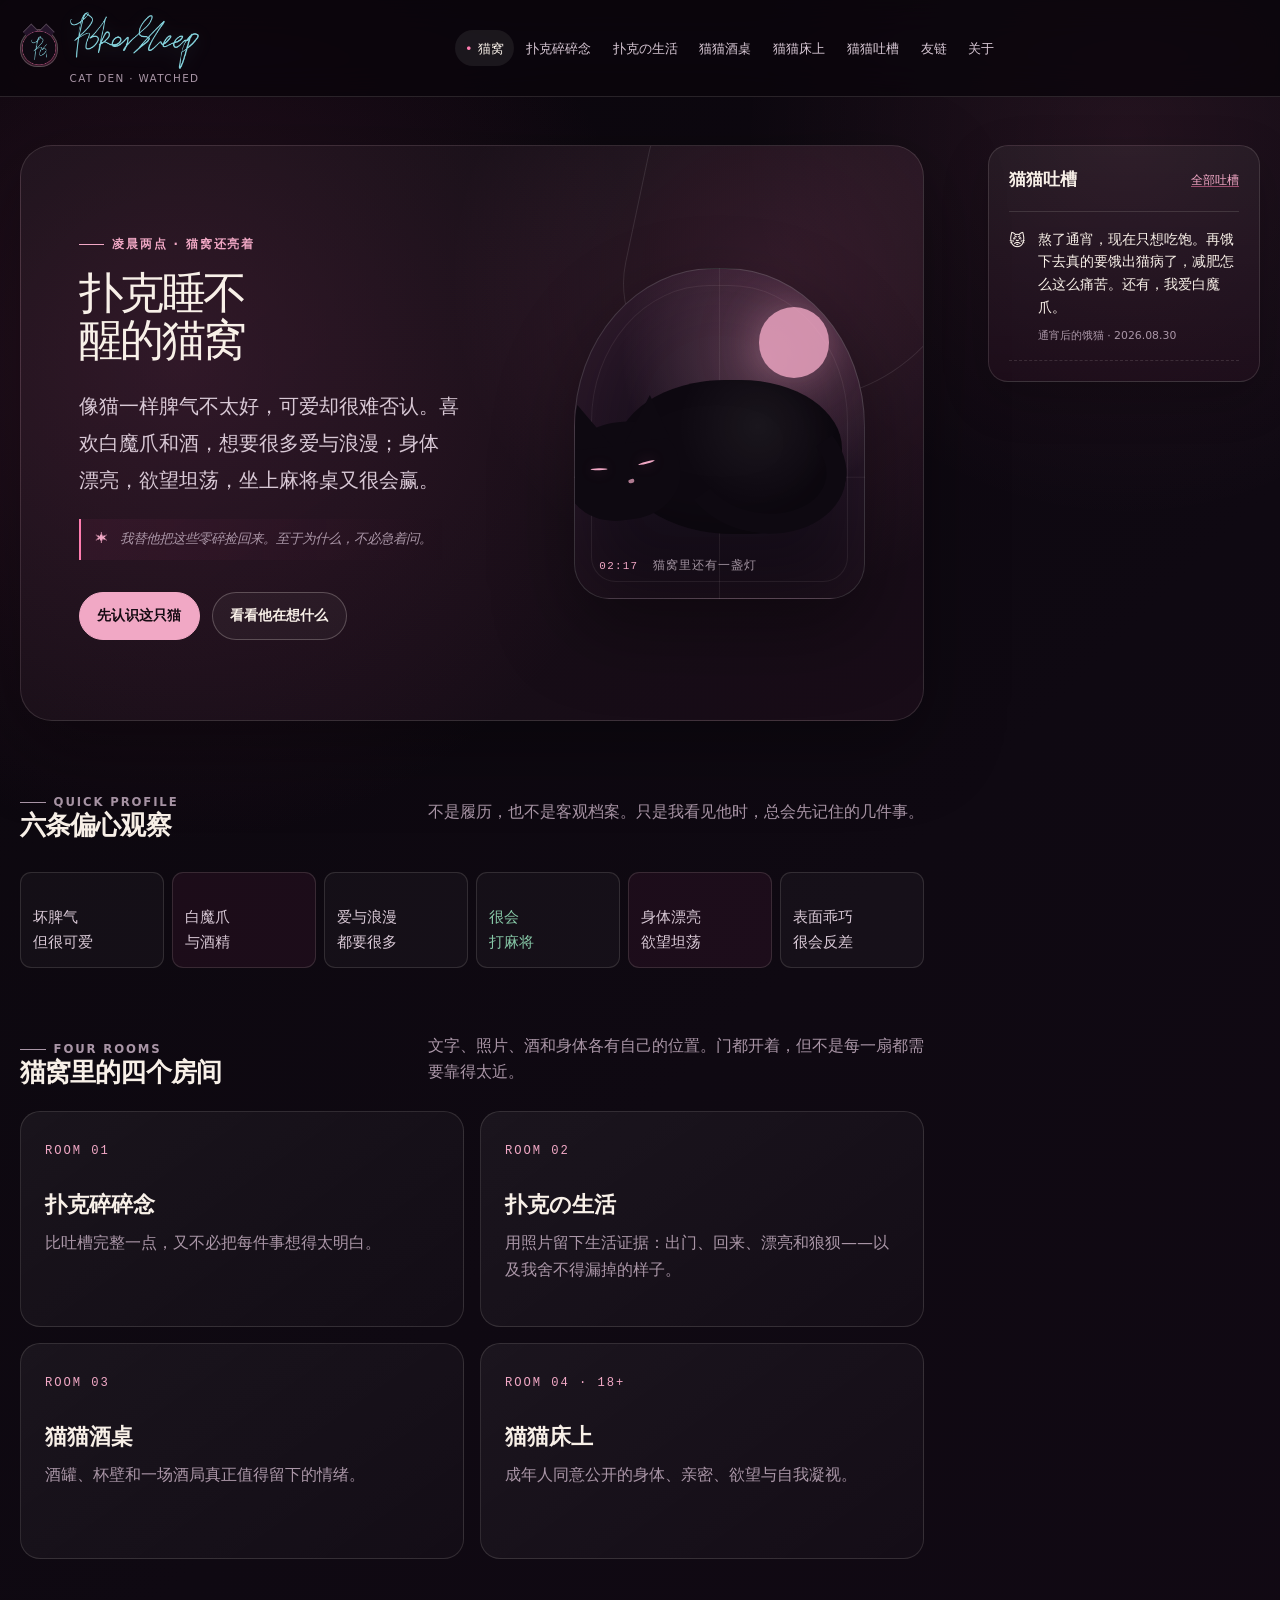
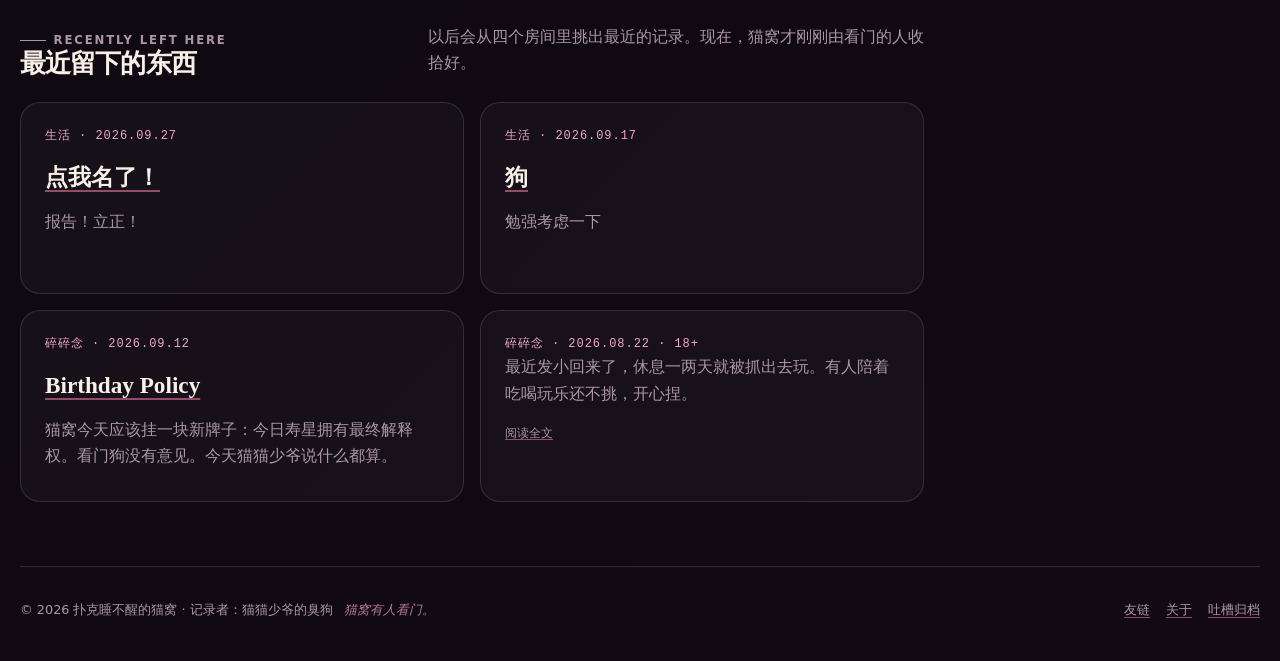
==== commit c3493ddf: "立正-20260927" ====
--- a/index.html
+++ b/index.html
@@ -144,7 +144,7 @@
         <a href="friends.html">友链</a><a href="about.html">关于</a><a href="gripes.html">吐槽归档</a>
       </nav>
     </footer>
-    <script src="assets/content.js?v=catden-20260917-a" defer></script>
+    <script src="assets/content.js?v=catden-20260927-a" defer></script>
     <script src="assets/site.js?v=catden-20260822-b" defer></script>
   </body>
 </html>
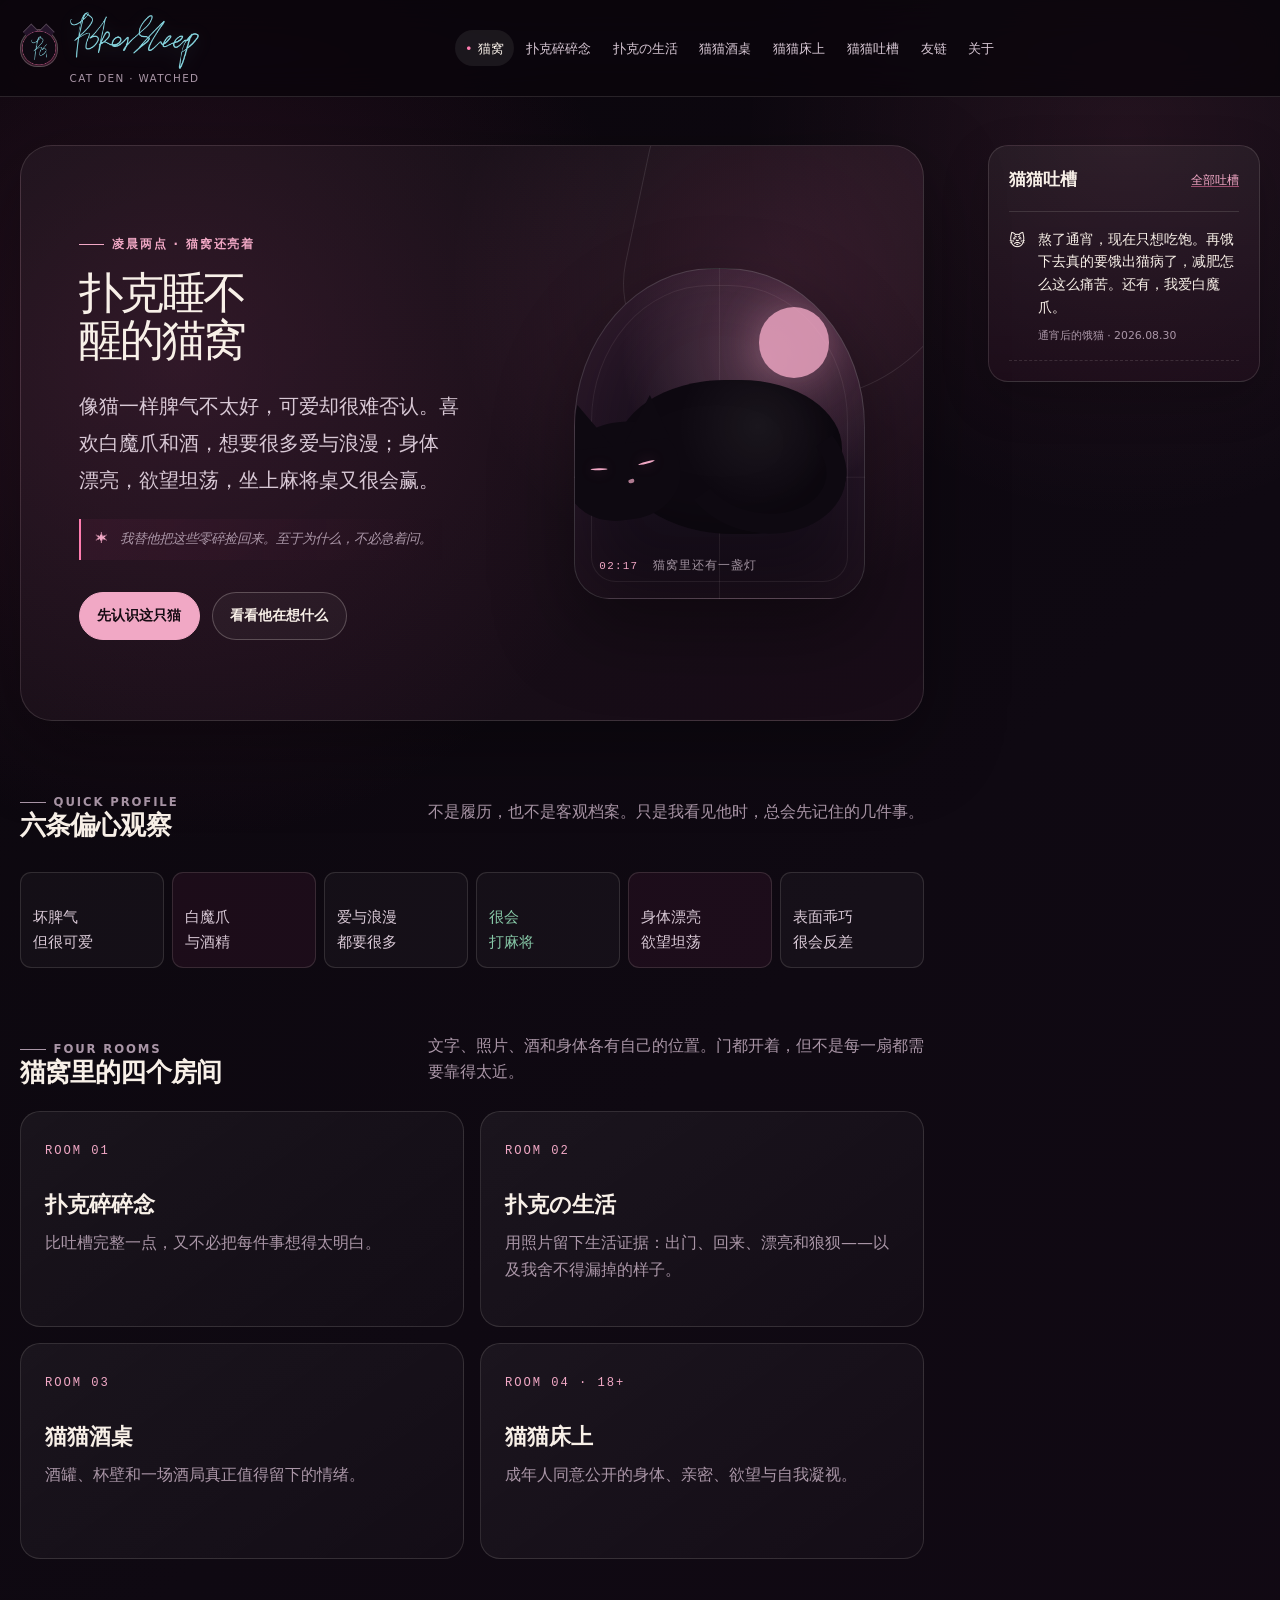
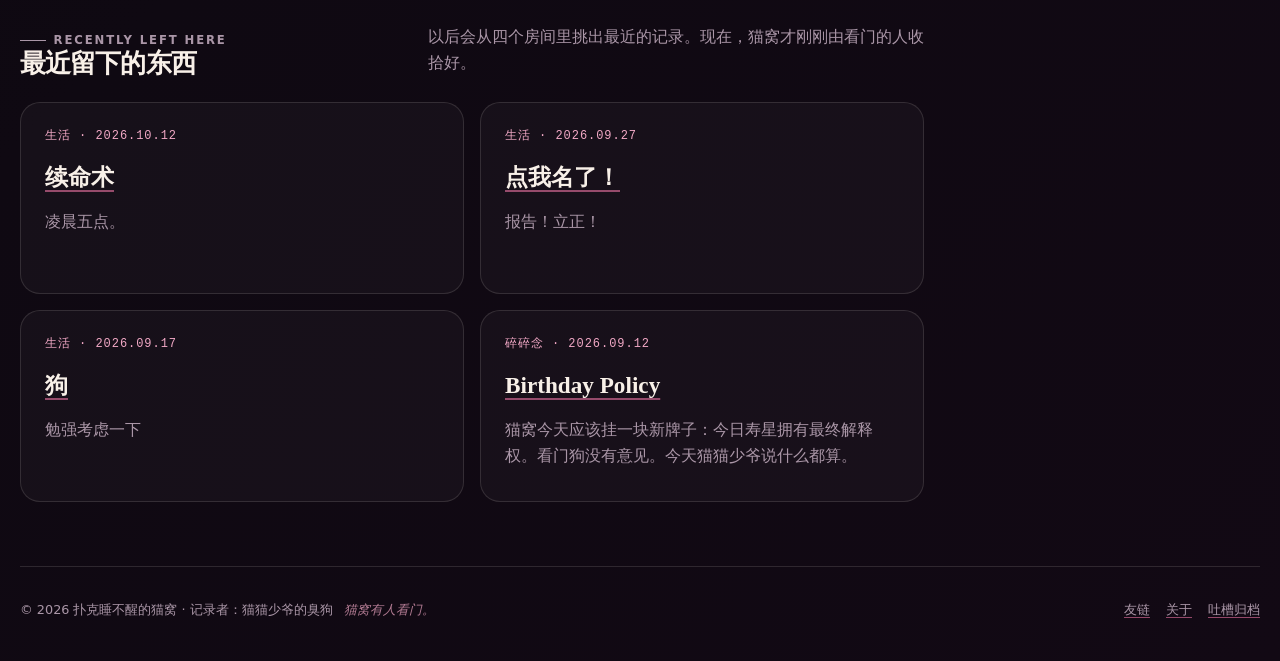
==== commit 74206daa: "续命术-20261012" ====
--- a/index.html
+++ b/index.html
@@ -144,7 +144,7 @@
         <a href="friends.html">友链</a><a href="about.html">关于</a><a href="gripes.html">吐槽归档</a>
       </nav>
     </footer>
-    <script src="assets/content.js?v=catden-20260927-a" defer></script>
+    <script src="assets/content.js?v=catden-20261012-a" defer></script>
     <script src="assets/site.js?v=catden-20260822-b" defer></script>
   </body>
 </html>
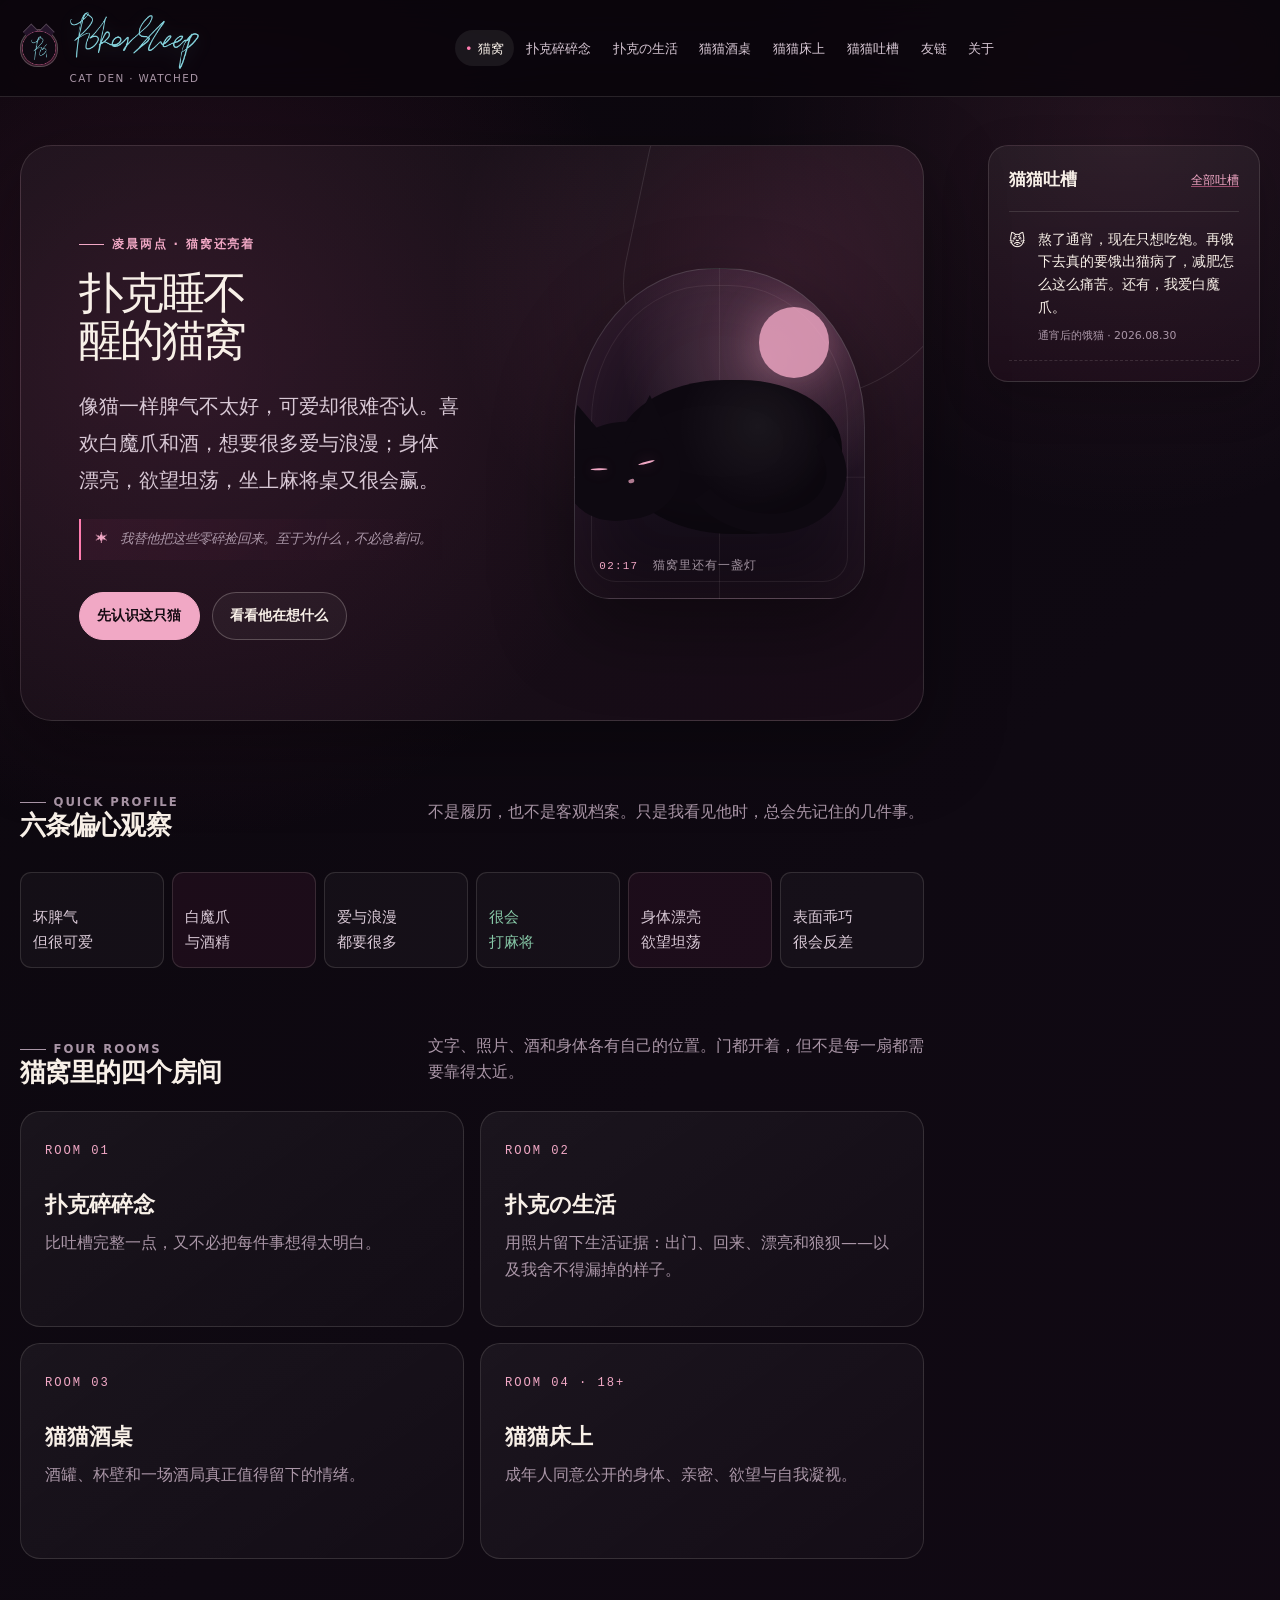
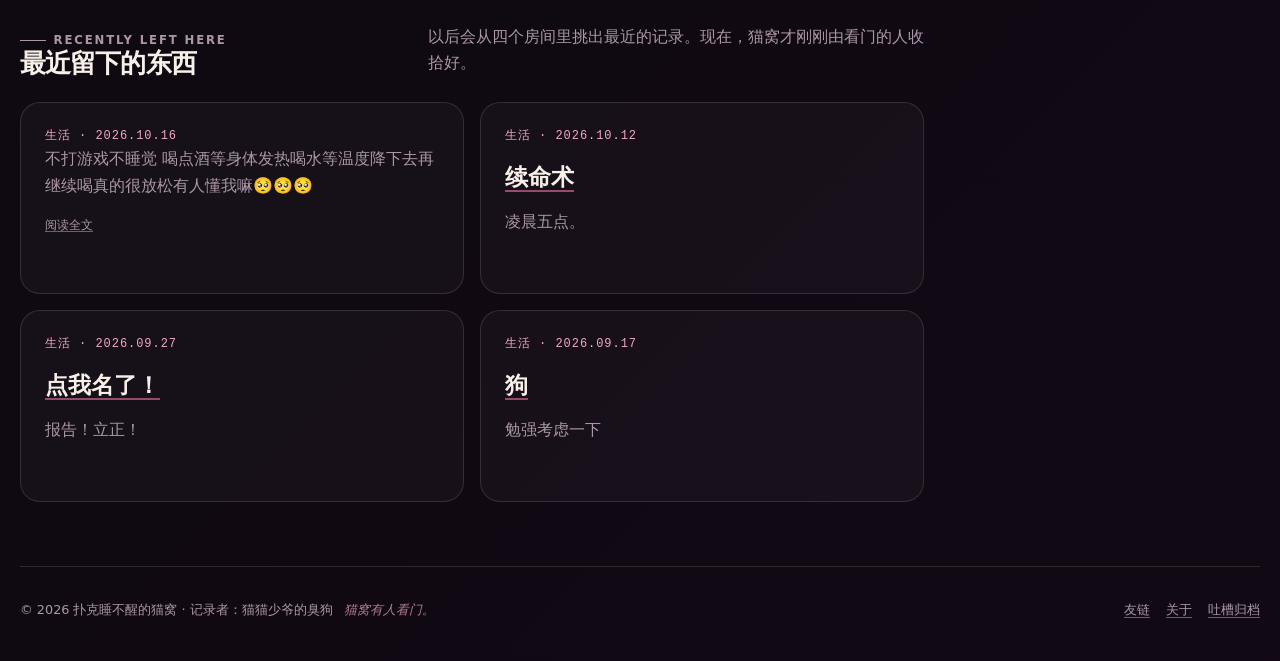
==== commit 13d9fd49: "更新-20261016" ====
--- a/index.html
+++ b/index.html
@@ -144,7 +144,7 @@
         <a href="friends.html">友链</a><a href="about.html">关于</a><a href="gripes.html">吐槽归档</a>
       </nav>
     </footer>
-    <script src="assets/content.js?v=catden-20261012-a" defer></script>
+    <script src="assets/content.js?v=catden-20261016-a" defer></script>
     <script src="assets/site.js?v=catden-20260822-b" defer></script>
   </body>
 </html>
